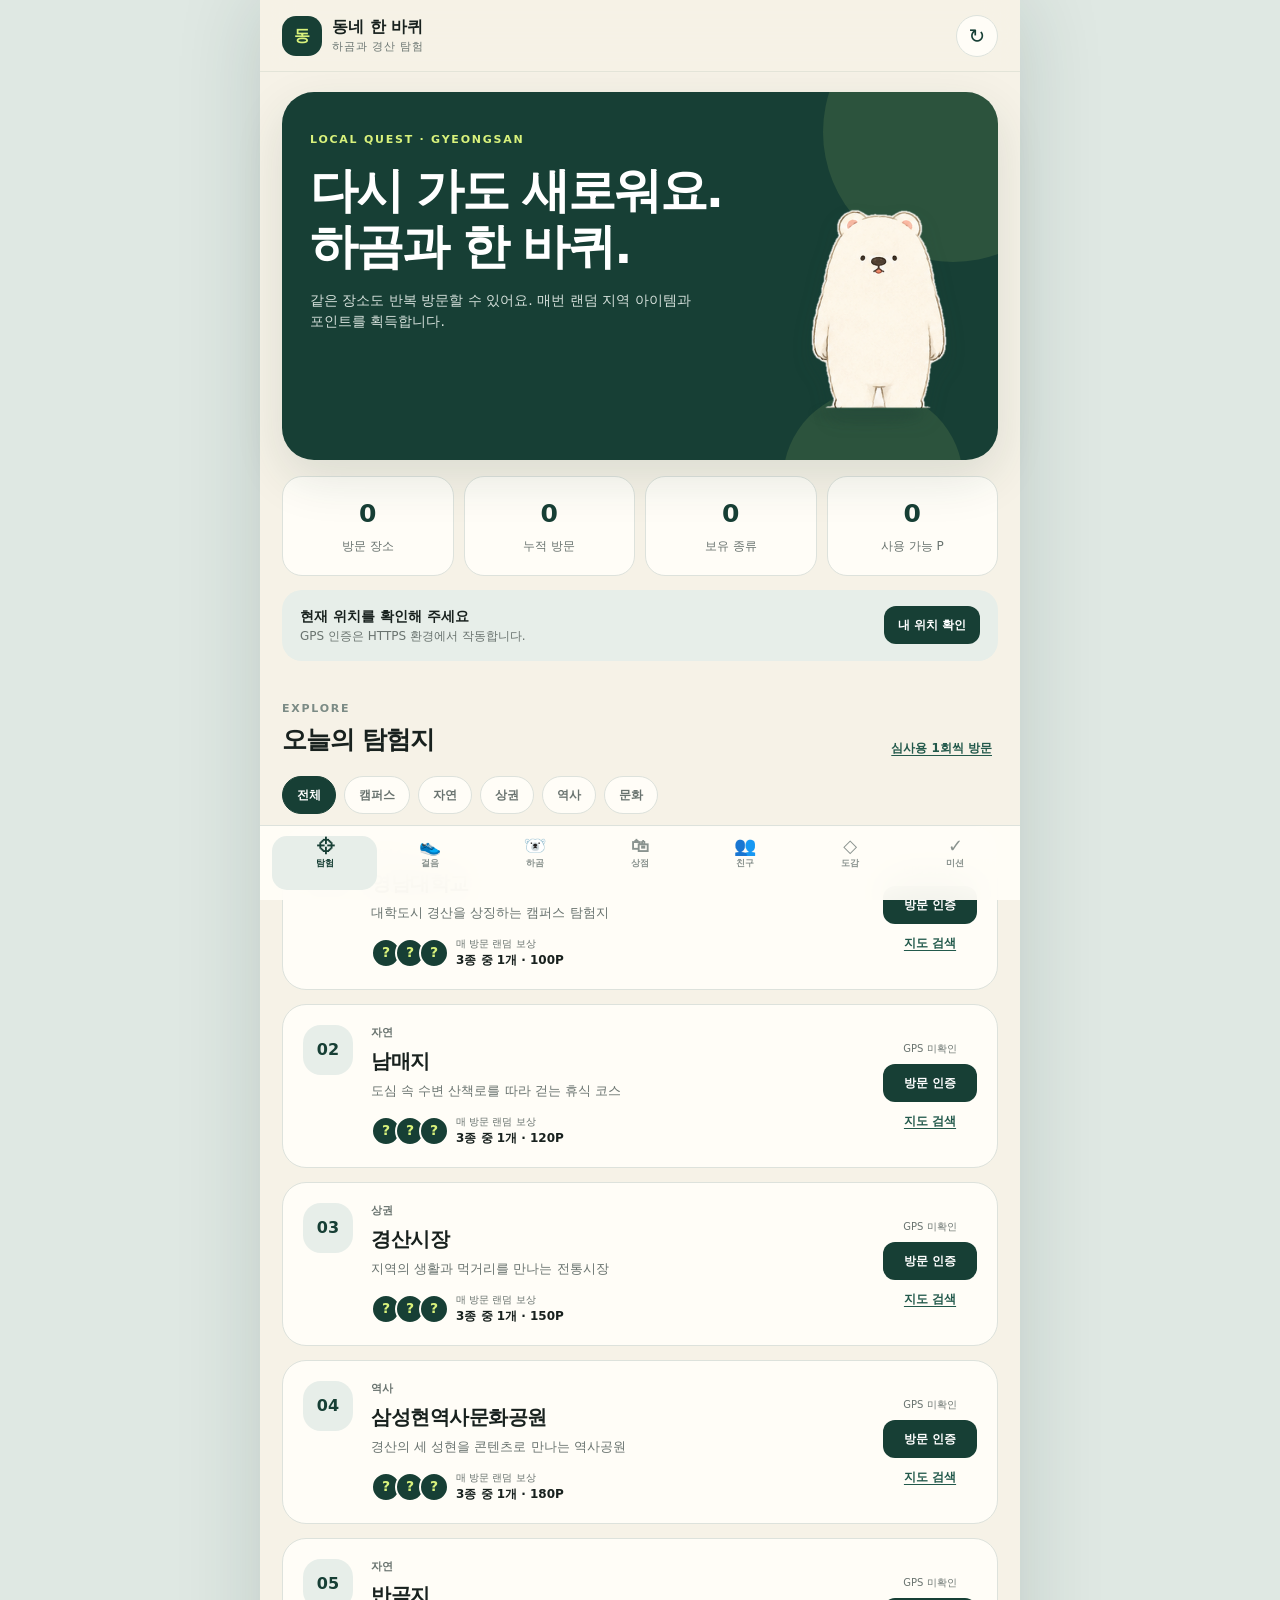
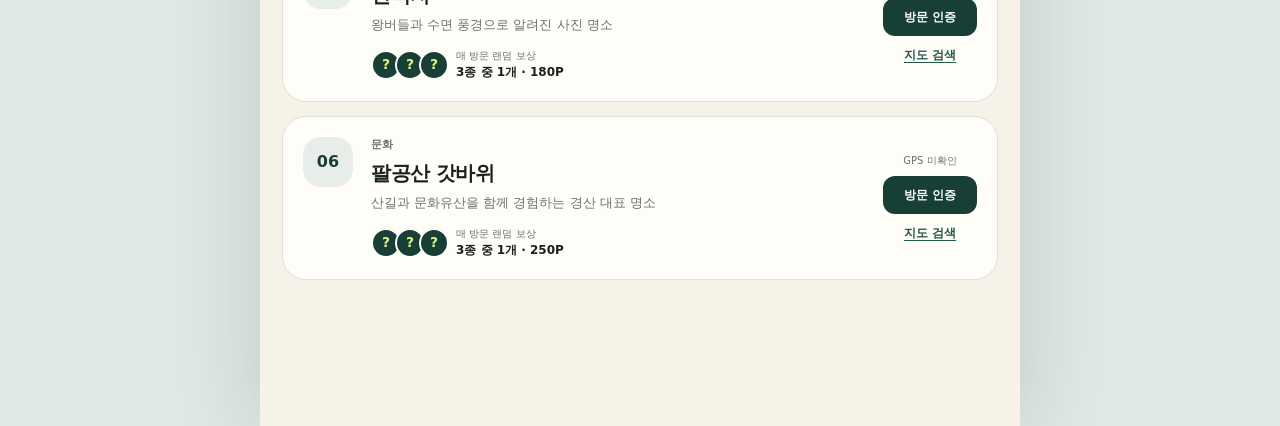
==== index.html @ 64bbf9f0 "Add files via upload" ====
<!doctype html>
<html lang="ko">
<head>
  <meta charset="UTF-8" />
  <meta name="viewport" content="width=device-width, initial-scale=1.0, viewport-fit=cover" />
  <meta name="theme-color" content="#173f35" />
  <meta name="description" content="경산 랜드마크 탐험, 하곰 꾸미기, 만보기와 친구 걸음 순위를 제공하는 웹앱 MVP" />
  <link rel="icon" href="./assets/favicon.svg" type="image/svg+xml" />
  <link rel="manifest" href="./manifest.webmanifest" />
  <link rel="stylesheet" href="./styles.css" />
  <title>동네 한 바퀴 · 하곰 탐험</title>
</head>
<body>
  <div class="app-shell">
    <header class="topbar">
      <a class="brand" href="#explore" aria-label="동네 한 바퀴 홈">
        <span class="brand-mark" aria-hidden="true">동</span>
        <span><strong>동네 한 바퀴</strong><small>하곰과 경산 탐험</small></span>
      </a>
      <button class="icon-button" id="resetButton" type="button" aria-label="진행 상황 초기화" title="진행 상황 초기화">↻</button>
    </header>

    <main>
      <section class="hero" aria-labelledby="heroTitle">
        <div class="hero-copy">
          <span class="eyebrow">LOCAL QUEST · GYEONGSAN</span>
          <h1 id="heroTitle">다시 가도 새로워요.<br />하곰과 한 바퀴.</h1>
          <p>같은 장소도 반복 방문할 수 있어요. 매번 랜덤 지역 아이템과 포인트를 획득합니다.</p>
        </div>
        <div class="hero-character" id="heroCharacter" aria-label="현재 하곰 캐릭터 미리보기"></div>
      </section>

      <section class="stats" aria-label="탐험 현황">
        <article><strong id="uniqueVisitedCount">0</strong><span>방문 장소</span></article>
        <article><strong id="totalVisitCount">0</strong><span>누적 방문</span></article>
        <article><strong id="itemCount">0</strong><span>보유 종류</span></article>
        <article><strong id="pointCount">0</strong><span>사용 가능 P</span></article>
      </section>

      <section class="location-panel" aria-live="polite">
        <div>
          <strong id="locationTitle">현재 위치를 확인해 주세요</strong>
          <span id="locationText">GPS 인증은 HTTPS 환경에서 작동합니다.</span>
        </div>
        <button class="primary-button compact" id="locateButton" type="button">내 위치 확인</button>
      </section>

      <section class="view active" id="exploreView" data-view="explore">
        <div class="section-heading">
          <div><span class="eyebrow">EXPLORE</span><h2>오늘의 탐험지</h2></div>
          <button class="text-button" id="demoAllButton" type="button">심사용 1회씩 방문</button>
        </div>
        <div class="filter-row" id="categoryFilters" aria-label="장소 카테고리 필터"></div>
        <div class="landmark-list" id="landmarkList"></div>
      </section>

      <section class="view" id="characterView" data-view="character">
        <div class="section-heading"><div><span class="eyebrow">MY HAGOM</span><h2>하곰 꾸미기</h2></div></div>
        <article class="character-studio">
          <div class="character-stage" id="characterStage"></div>
          <div class="studio-copy">
            <span class="status-chip">나의 경산 탐험가</span>
            <h3>반가워, 하곰!</h3>
            <p>방문 보상, 상점, 히든 뽑기에서 얻은 아이템을 착용할 수 있습니다.</p>
            <button class="secondary-button" id="shareButton" type="button">탐험 기록 공유</button>
          </div>
        </article>
        <div class="section-heading small"><div><h2>보유 아이템</h2></div><span id="ownedSummary">0종 보유</span></div>
        <div class="inventory-grid" id="inventoryGrid"></div>
      </section>


      <section class="view" id="stepsView" data-view="steps">
        <div class="section-heading">
          <div><span class="eyebrow">DAILY STEPS</span><h2>하곰 만보기</h2></div>
          <span id="stepDateLabel">오늘</span>
        </div>

        <article class="step-hero-card">
          <div class="step-hero-copy">
            <span class="step-kicker">오늘 걸음 수</span>
            <strong class="step-main-number"><span id="todayStepCount">0</span><small>걸음</small></strong>
            <div class="step-metrics">
              <span><b id="stepDistance">0.0</b> km</span>
              <span><b id="stepCalories">0</b> kcal</span>
              <span><b id="stepRewardPoints">0</b> P 적립</span>
            </div>
            <div class="step-goal-row"><span>오늘 목표</span><strong><span id="stepGoalText">0</span> / 10,000</strong></div>
            <div class="step-progress-track" aria-hidden="true"><span id="stepProgressBar"></span></div>
            <p class="step-status" id="stepStatus">시작 버튼을 누르고 휴대전화를 들고 걸어 주세요.</p>
            <div class="step-actions">
              <button class="primary-button" id="pedometerToggleButton" type="button">만보기 시작</button>
              <button class="secondary-button" id="shareStepsButton" type="button">친구에게 공유</button>
              <button class="text-button" id="demoStepsButton" type="button">발표용 +1,000걸음</button>
            </div>
          </div>
          <div class="step-hagom" id="stepHagom" aria-label="오늘 걸음 수와 함께 표시되는 하곰"></div>
        </article>

        <article class="ranking-card">
          <div class="ranking-heading">
            <div><span class="eyebrow">FRIEND RANKING</span><h3>오늘의 걸음 순위</h3></div>
            <span id="rankingMemberCount">나 포함 1명</span>
          </div>
          <div class="step-podium" id="stepPodium"></div>
          <div class="ranking-list" id="stepRankingList"></div>
          <p class="ranking-note">친구가 새 공유 코드를 보내면 친구 목록에서 다시 추가해 걸음 수와 꾸미기 상태를 갱신할 수 있습니다.</p>
        </article>
      </section>

      <section class="view" id="shopView" data-view="shop">
        <article class="shop-hero">
          <div><span class="eyebrow">POINT SHOP</span><h2>하곰 아이템 상점</h2><p>탐험과 미션으로 모은 포인트를 사용합니다.</p></div>
          <div class="balance-box"><small>현재 잔액</small><strong><span id="shopPointCount">0</span>P</strong></div>
        </article>
        <div class="shop-grid" id="shopGrid"></div>

        <article class="gacha-card">
          <div class="mystery-orb" aria-hidden="true"><span>?</span></div>
          <div class="gacha-copy">
            <span class="eyebrow">HIDDEN DRAW</span>
            <h3>히든 아이템 뽑기</h3>
            <p>아이템의 이름과 모습은 획득 전까지 공개되지 않습니다. 한 번 뽑을 때마다 포인트가 차감됩니다.</p>
          </div>
          <button class="primary-button" id="hiddenDrawButton" type="button"><span id="hiddenDrawCost">250</span>P로 뽑기</button>
          <p class="gacha-note" id="hiddenDrawMessage" aria-live="polite">결과는 무작위입니다. 이미 얻은 아이템이 다시 나올 수 있습니다.</p>
        </article>
      </section>

      <section class="view" id="friendsView" data-view="friends">
        <div class="section-heading"><div><span class="eyebrow">FRIENDS</span><h2>친구의 하곰과 걸음</h2></div><span id="friendCount">0명</span></div>

        <article class="friend-code-card">
          <div>
            <span class="eyebrow">MY FRIEND CODE</span>
            <h3>내 하곰 공유 코드</h3>
            <p>친구에게 이 코드를 보내면 현재 착용 상태와 오늘 걸음 수를 친구 목록과 순위에 추가할 수 있습니다.</p>
          </div>
          <label>내 하곰 이름
            <div class="inline-field"><input id="profileNameInput" type="text" maxlength="18" value="하곰" /><button id="saveProfileNameButton" type="button">저장</button></div>
          </label>
          <div class="share-code-row"><code id="myFriendCode">코드 생성 중</code><button class="secondary-button compact" id="copyFriendCodeButton" type="button">복사</button></div>
        </article>

        <article class="friend-add-card">
          <div><h3>친구 추가</h3><p>친구에게 받은 공유 코드를 붙여 넣으세요.</p></div>
          <div class="inline-field"><input id="friendCodeInput" type="text" autocomplete="off" spellcheck="false" placeholder="친구 공유 코드" /><button id="addFriendButton" type="button">추가</button></div>
          <p class="form-message" id="friendMessage" aria-live="polite"></p>
          <button class="text-button" id="addDemoFriendsButton" type="button">발표용 친구 3명 추가</button>
        </article>

        <div class="friend-list" id="friendList"></div>
      </section>

      <section class="view" id="collectionView" data-view="collection">
        <div class="section-heading"><div><span class="eyebrow">COLLECTION</span><h2>아이템 수집 도감</h2></div><span id="collectionProgress">0%</span></div>
        <div class="progress-track" aria-hidden="true"><span id="collectionProgressBar"></span></div>
        <div class="collection-grid" id="collectionGrid"></div>
      </section>

      <section class="view" id="missionView" data-view="mission">
        <div class="section-heading"><div><span class="eyebrow">LOCAL MISSION</span><h2>지역 미션</h2></div></div>
        <div class="mission-list" id="missionList"></div>
        <article class="coupon-card" id="couponCard">
          <div><span class="eyebrow">PARTNER COUPON</span><h3>경산 로컬 카페 10% 할인</h3><p>서로 다른 랜드마크 3곳 방문 시 쿠폰이 열립니다.</p></div>
          <strong id="couponCode">LOCKED</strong>
        </article>
      </section>
    </main>

    <nav class="bottom-nav" aria-label="주요 메뉴">
      <button class="nav-item active" type="button" data-target="explore"><span>⌖</span>탐험</button>
      <button class="nav-item" type="button" data-target="steps"><span>👟</span>걸음</button>
      <button class="nav-item" type="button" data-target="character"><span>🐻‍❄️</span>하곰</button>
      <button class="nav-item" type="button" data-target="shop"><span>🛍</span>상점</button>
      <button class="nav-item" type="button" data-target="friends"><span>👥</span>친구</button>
      <button class="nav-item" type="button" data-target="collection"><span>◇</span>도감</button>
      <button class="nav-item" type="button" data-target="mission"><span>✓</span>미션</button>
    </nav>
  </div>

  <dialog id="verifyDialog" class="modal">
    <form method="dialog" class="modal-card" id="verifyForm">
      <button class="modal-close" value="cancel" aria-label="닫기">×</button>
      <span class="eyebrow">VISIT CHECK</span>
      <h2 id="verifyTitle">방문 인증</h2>
      <p id="verifyDescription"></p>
      <div class="reward-preview hidden-preview"><span>?</span><div><small>이번 방문 보상</small><strong>장소 아이템 중 랜덤 1개</strong></div></div>
      <div class="verify-actions">
        <button class="primary-button" id="gpsVerifyButton" type="button">GPS로 인증</button>
        <button class="secondary-button" id="demoVerifyButton" type="button">데모 방문 처리</button>
      </div>
      <label class="code-field">현장 QR 코드 값
        <div><input id="qrCodeInput" type="text" autocomplete="off" placeholder="예: YU2026" /><button id="codeVerifyButton" type="button">확인</button></div>
      </label>
      <p class="form-message" id="verifyMessage"></p>
    </form>
  </dialog>

  <dialog id="resultDialog" class="modal reward-modal">
    <form method="dialog" class="modal-card reward-result-card">
      <button class="modal-close" value="close" aria-label="닫기">×</button>
      <span class="eyebrow" id="resultEyebrow">REWARD</span>
      <div class="result-art" id="resultArt">🎁</div>
      <h2 id="resultTitle">아이템 획득!</h2>
      <p id="resultDescription"></p>
      <button class="primary-button" value="close">확인</button>
    </form>
  </dialog>

  <dialog id="friendDialog" class="modal">
    <form method="dialog" class="modal-card friend-detail-card">
      <button class="modal-close" value="close" aria-label="닫기">×</button>
      <span class="eyebrow">FRIEND'S HAGOM</span>
      <h2 id="friendDialogTitle">친구의 하곰과 걸음</h2>
      <div class="friend-character-large" id="friendDialogCharacter"></div>
      <p class="friend-step-summary" id="friendDialogSteps">오늘 0걸음</p>
      <div class="friend-equipped-list" id="friendDialogItems"></div>
      <button class="secondary-button" id="removeFriendButton" type="button">친구 목록에서 삭제</button>
    </form>
  </dialog>

  <div class="toast" id="toast" role="status" aria-live="polite"></div>
  <script type="module" src="./app.js"></script>
</body>
</html>
---- styles.css ----
:root {
  --forest: #173f35;
  --forest-2: #22594b;
  --lime: #d9f27c;
  --cream: #f6f2e7;
  --paper: #fffdf7;
  --ink: #18211e;
  --muted: #69736f;
  --line: #dde2dc;
  --orange: #ff9d5c;
  --shadow: 0 18px 50px rgba(26, 55, 46, .12);
  --radius: 24px;
}

* { box-sizing: border-box; }
html { scroll-behavior: smooth; }
body {
  margin: 0;
  background: #dfe8e3;
  color: var(--ink);
  font-family: Pretendard, "Noto Sans KR", system-ui, -apple-system, BlinkMacSystemFont, "Segoe UI", sans-serif;
  line-height: 1.5;
}
button, input { font: inherit; }
button { cursor: pointer; }
button:focus-visible, input:focus-visible, a:focus-visible { outline: 3px solid #5e9e8b; outline-offset: 3px; }

.app-shell {
  width: min(100%, 760px);
  min-height: 100vh;
  margin: 0 auto;
  background: var(--cream);
  box-shadow: 0 0 80px rgba(20, 52, 43, .16);
  padding-bottom: 102px;
}
.topbar {
  position: sticky;
  top: 0;
  z-index: 20;
  display: flex;
  justify-content: space-between;
  align-items: center;
  min-height: 72px;
  padding: 12px 22px;
  background: color-mix(in srgb, var(--cream) 92%, transparent);
  backdrop-filter: blur(16px);
  border-bottom: 1px solid rgba(23, 63, 53, .08);
}
.brand { display: flex; align-items: center; gap: 10px; color: inherit; text-decoration: none; }
.brand-mark { display: grid; place-items: center; width: 40px; height: 40px; border-radius: 14px; background: var(--forest); color: var(--lime); font-weight: 900; }
.brand strong, .brand small { display: block; }
.brand small { color: var(--muted); font-size: 11px; letter-spacing: .08em; }
.icon-button { width: 42px; height: 42px; border: 1px solid var(--line); border-radius: 50%; background: var(--paper); color: var(--forest); font-size: 20px; }
main { padding: 0 22px 44px; }

.hero {
  position: relative;
  overflow: hidden;
  display: grid;
  grid-template-columns: 1.35fr .65fr;
  gap: 10px;
  min-height: 310px;
  margin: 20px 0 16px;
  padding: 34px 28px;
  border-radius: 32px;
  background: var(--forest);
  color: white;
  box-shadow: var(--shadow);
}
.hero::before, .hero::after { content: ""; position: absolute; border-radius: 50%; background: rgba(217, 242, 124, .11); }
.hero::before { width: 260px; height: 260px; right: -85px; top: -90px; }
.hero::after { width: 180px; height: 180px; right: 35px; bottom: -110px; }
.hero > div { position: relative; z-index: 1; }
.eyebrow { display: inline-block; color: #7b8b85; font-size: 11px; font-weight: 800; letter-spacing: .16em; text-transform: uppercase; }
.hero .eyebrow { color: var(--lime); }
.hero h1 { margin: 13px 0 16px; font-size: clamp(32px, 7vw, 48px); line-height: 1.16; letter-spacing: -.045em; }
.hero p { max-width: 390px; margin: 0; color: #d4dfda; font-size: 14px; }
.hero-character { display: grid; place-items: end center; min-width: 150px; }

.stats { display: grid; grid-template-columns: repeat(3, 1fr); gap: 10px; margin-bottom: 14px; }
.stats article { padding: 18px 10px; border: 1px solid var(--line); border-radius: 20px; background: var(--paper); text-align: center; }
.stats strong { display: block; color: var(--forest); font-size: 25px; }
.stats span { color: var(--muted); font-size: 12px; }
.location-panel { display: flex; align-items: center; justify-content: space-between; gap: 16px; margin-bottom: 34px; padding: 16px 18px; border-radius: 20px; background: #e7eee9; }
.location-panel strong, .location-panel span { display: block; }
.location-panel strong { font-size: 14px; }
.location-panel span { color: var(--muted); font-size: 12px; }

.view { display: none; animation: fade .25s ease; }
.view.active { display: block; }
@keyframes fade { from { opacity: 0; transform: translateY(5px); } to { opacity: 1; transform: none; } }
.section-heading { display: flex; align-items: end; justify-content: space-between; gap: 12px; margin: 26px 0 16px; }
.section-heading.small { margin-top: 34px; }
.section-heading h2 { margin: 2px 0 0; font-size: 25px; letter-spacing: -.035em; }
.section-heading > span { color: var(--forest); font-weight: 800; }
.text-button { border: 0; background: transparent; color: var(--forest-2); font-weight: 800; font-size: 12px; text-decoration: underline; text-underline-offset: 3px; }
.filter-row { display: flex; gap: 8px; overflow-x: auto; padding: 2px 0 12px; scrollbar-width: none; }
.filter-row::-webkit-scrollbar { display: none; }
.filter-chip { flex: 0 0 auto; padding: 9px 14px; border: 1px solid var(--line); border-radius: 99px; background: var(--paper); color: var(--muted); font-size: 12px; font-weight: 700; }
.filter-chip.active { border-color: var(--forest); background: var(--forest); color: white; }

.landmark-list, .mission-list { display: grid; gap: 14px; }
.landmark-card { display: grid; grid-template-columns: 52px 1fr auto; gap: 16px; padding: 20px; border: 1px solid var(--line); border-radius: var(--radius); background: var(--paper); transition: transform .2s, border-color .2s; }
.landmark-card:hover { transform: translateY(-2px); border-color: #b8c9c0; }
.landmark-card.visited { background: #f2f7ec; border-color: #bad083; }
.landmark-number { display: grid; place-items: center; align-self: start; width: 50px; height: 50px; border-radius: 18px; background: #e7eee9; color: var(--forest); font-weight: 900; }
.landmark-meta { display: flex; align-items: center; gap: 8px; margin-bottom: 4px; }
.landmark-meta span { color: var(--muted); font-size: 11px; font-weight: 700; }
.landmark-meta strong { padding: 3px 7px; border-radius: 99px; background: var(--lime); color: var(--forest); font-size: 10px; }
.landmark-card h3 { margin: 0; font-size: 20px; letter-spacing: -.025em; }
.landmark-card p { margin: 5px 0 14px; color: var(--muted); font-size: 13px; }
.reward-line { display: flex; align-items: center; gap: 9px; }
.reward-icon { display: grid; place-items: center; width: 36px; height: 36px; border-radius: 12px; background: #fff1e8; font-size: 20px; }
.reward-line small, .reward-line strong { display: block; }
.reward-line small { color: var(--muted); font-size: 10px; }
.reward-line strong { font-size: 12px; }
.landmark-actions { display: flex; flex-direction: column; align-items: stretch; justify-content: center; gap: 8px; min-width: 94px; }
.distance-label { color: var(--muted); font-size: 10px; text-align: center; }
.map-button { padding: 2px; }

.primary-button, .secondary-button { min-height: 46px; padding: 0 18px; border-radius: 15px; font-weight: 800; border: 1px solid transparent; }
.primary-button { background: var(--forest); color: white; }
.primary-button:hover { background: var(--forest-2); }
.secondary-button { border-color: var(--line); background: var(--paper); color: var(--forest); }
.primary-button.compact, .secondary-button.compact { min-height: 38px; padding: 0 13px; border-radius: 12px; font-size: 12px; }
button:disabled { cursor: not-allowed; opacity: .55; }

.character-studio { display: grid; grid-template-columns: .9fr 1.1fr; gap: 25px; align-items: center; padding: 28px; border-radius: 30px; background: var(--forest); color: white; box-shadow: var(--shadow); }
.character-stage { display: grid; place-items: center; min-height: 320px; border-radius: 24px; background: radial-gradient(circle at 50% 35%, #f3ffd1, #c8df9f 55%, #9dbf89); }
.studio-copy h3 { margin: 14px 0 8px; font-size: 28px; }
.studio-copy p { color: #d0ddd8; }
.studio-copy .secondary-button { margin-top: 10px; }
.status-chip { padding: 6px 10px; border-radius: 99px; background: var(--lime); color: var(--forest); font-size: 11px; font-weight: 900; }
.inventory-grid, .collection-grid { display: grid; grid-template-columns: repeat(3, 1fr); gap: 12px; }
.inventory-item { min-height: 145px; padding: 16px 8px; border: 1px solid var(--line); border-radius: 20px; background: var(--paper); color: inherit; }
.inventory-item > span { display: block; font-size: 38px; }
.inventory-item strong, .inventory-item small { display: block; }
.inventory-item strong { margin-top: 7px; }
.inventory-item small { margin-top: 4px; color: var(--muted); font-size: 10px; }
.inventory-item.equipped { border: 2px solid var(--forest); background: #edf3e5; }
.empty-state { grid-column: 1 / -1; padding: 44px; border: 1px dashed #b7c2bc; border-radius: 20px; color: var(--muted); text-align: center; }

.progress-track, .mini-progress { overflow: hidden; height: 8px; border-radius: 99px; background: #dfe5df; }
.progress-track { margin-bottom: 22px; }
.progress-track span, .mini-progress span { display: block; height: 100%; border-radius: inherit; background: var(--forest); transition: width .4s ease; }
.collection-item { display: flex; flex-direction: column; justify-content: space-between; min-height: 190px; padding: 18px; border: 1px solid var(--line); border-radius: 22px; background: var(--paper); }
.collection-art { display: grid; place-items: center; min-height: 100px; border-radius: 17px; background: #eef2ec; font-size: 52px; }
.collection-item.locked { filter: grayscale(1); opacity: .55; }
.collection-item small, .collection-item strong { display: block; }
.collection-item small { margin-top: 12px; color: var(--muted); }

.mission-card { display: grid; grid-template-columns: 48px 1fr auto; gap: 14px; align-items: center; padding: 18px; border: 1px solid var(--line); border-radius: 22px; background: var(--paper); }
.mission-card.complete { border-color: #a9c96a; }
.mission-check { display: grid; place-items: center; width: 44px; height: 44px; border-radius: 50%; background: #e8ede9; color: var(--forest); font-weight: 900; }
.mission-card.complete .mission-check { background: var(--lime); }
.mission-copy h3, .mission-copy p { margin: 0; }
.mission-copy p, .mission-copy small { color: var(--muted); font-size: 12px; }
.mini-progress { height: 5px; margin: 9px 0 5px; }
.coupon-card { position: relative; overflow: hidden; display: flex; justify-content: space-between; align-items: center; gap: 20px; margin-top: 18px; padding: 26px; border-radius: 24px; background: #d9ddd9; color: #7a817e; }
.coupon-card.unlocked { background: var(--orange); color: #44210b; }
.coupon-card h3 { margin: 3px 0; }
.coupon-card p { margin: 0; font-size: 12px; }
.coupon-card > strong { padding: 12px; border: 2px dashed currentColor; border-radius: 12px; letter-spacing: .08em; }

.character { position: relative; width: 180px; height: 245px; }
.character.small { transform: scale(.72); transform-origin: bottom center; }
.character.large { transform: scale(1.05); }
.character-shadow { position: absolute; left: 25px; bottom: 3px; width: 130px; height: 22px; border-radius: 50%; background: rgba(30, 61, 52, .22); filter: blur(2px); }
.character-body { position: absolute; left: 30px; top: 24px; width: 120px; height: 130px; border-radius: 55% 55% 47% 47%; background: #ffd7ad; border: 4px solid var(--ink); z-index: 2; }
.eye { position: absolute; top: 55px; width: 9px; height: 13px; border-radius: 50%; background: var(--ink); }
.eye.left { left: 33px; } .eye.right { right: 33px; }
.mouth { position: absolute; left: 51px; top: 83px; width: 18px; height: 9px; border-bottom: 3px solid var(--ink); border-radius: 0 0 50% 50%; }
.character-shirt { position: absolute; left: 18px; bottom: 22px; display: grid; place-items: center; width: 144px; height: 105px; border-radius: 45px 45px 28px 28px; background: var(--lime); border: 4px solid var(--ink); z-index: 1; font-weight: 900; color: var(--forest); }
.equipped-item { position: absolute; z-index: 5; font-size: 48px; filter: drop-shadow(0 3px 0 rgba(255,255,255,.5)); }
.slot-hat { left: 63px; top: -12px; }
.slot-hand { right: -12px; bottom: 40px; transform: rotate(-10deg); }
.slot-neck { right: 12px; top: 110px; font-size: 38px; }
.slot-chest { left: 65px; bottom: 52px; font-size: 34px; }

.bottom-nav { position: fixed; left: 50%; bottom: 0; z-index: 30; display: grid; grid-template-columns: repeat(4, 1fr); width: min(100%, 760px); transform: translateX(-50%); padding: 10px 12px max(10px, env(safe-area-inset-bottom)); border-top: 1px solid var(--line); background: rgba(255,253,247,.94); backdrop-filter: blur(18px); }
.nav-item { display: flex; flex-direction: column; align-items: center; gap: 2px; min-height: 54px; border: 0; border-radius: 15px; background: transparent; color: #8a938f; font-size: 10px; font-weight: 800; }
.nav-item span { font-size: 22px; line-height: 1; }
.nav-item.active { background: #e7eee9; color: var(--forest); }

.modal { width: min(calc(100% - 32px), 480px); padding: 0; border: 0; border-radius: 28px; background: transparent; }
.modal::backdrop { background: rgba(13, 32, 27, .66); backdrop-filter: blur(6px); }
.modal-card { position: relative; padding: 30px; border-radius: 28px; background: var(--paper); }
.modal-card h2 { margin: 7px 0; font-size: 25px; }
.modal-card > p { color: var(--muted); }
.modal-close { position: absolute; right: 18px; top: 16px; width: 38px; height: 38px; border: 0; border-radius: 50%; background: #edf0ed; font-size: 22px; }
.verify-actions { display: grid; gap: 9px; margin: 22px 0; }
.code-field { display: block; color: var(--muted); font-size: 12px; font-weight: 700; }
.code-field > div { display: flex; margin-top: 7px; }
.code-field input { min-width: 0; flex: 1; height: 46px; padding: 0 13px; border: 1px solid var(--line); border-radius: 13px 0 0 13px; text-transform: uppercase; }
.code-field button { border: 0; border-radius: 0 13px 13px 0; background: var(--forest); color: white; padding: 0 16px; font-weight: 800; }
.form-message { min-height: 20px; margin-bottom: 0; color: #b14d2b !important; font-size: 12px; }
.toast { position: fixed; left: 50%; bottom: 100px; z-index: 50; max-width: calc(100% - 36px); transform: translate(-50%, 20px); padding: 13px 18px; border-radius: 99px; background: var(--ink); color: white; font-size: 13px; font-weight: 700; opacity: 0; pointer-events: none; transition: .25s; box-shadow: var(--shadow); }
.toast.show { opacity: 1; transform: translate(-50%, 0); }

@media (max-width: 620px) {
  main { padding-inline: 15px; }
  .topbar { padding-inline: 16px; }
  .hero { min-height: 350px; grid-template-columns: 1fr; padding: 28px 23px; }
  .hero-character { position: absolute !important; right: -8px; bottom: -3px; width: 165px; }
  .hero p { max-width: 62%; }
  .location-panel { align-items: flex-start; flex-direction: column; }
  .location-panel button { width: 100%; }
  .landmark-card { grid-template-columns: 46px 1fr; }
  .landmark-number { width: 44px; height: 44px; }
  .landmark-actions { grid-column: 1 / -1; display: grid; grid-template-columns: 1fr 1fr; }
  .distance-label { grid-column: 1 / -1; }
  .character-studio { grid-template-columns: 1fr; }
  .character-stage { min-height: 300px; }
  .inventory-grid, .collection-grid { grid-template-columns: repeat(2, 1fr); }
  .mission-card { grid-template-columns: 42px 1fr; }
  .mission-card button { grid-column: 1 / -1; }
  .coupon-card { align-items: flex-start; flex-direction: column; }
}

@media (prefers-reduced-motion: reduce) {
  *, *::before, *::after { scroll-behavior: auto !important; animation-duration: .01ms !important; transition-duration: .01ms !important; }
}

/* White bear character and point shop */
.shop-hero {
  display: flex;
  align-items: center;
  justify-content: space-between;
  gap: 20px;
  margin-top: 26px;
  padding: 26px;
  border-radius: 28px;
  background: var(--forest);
  color: white;
  box-shadow: var(--shadow);
}
.shop-hero h2 { margin: 4px 0 7px; font-size: 27px; }
.shop-hero p { margin: 0; color: #d0ddd8; font-size: 13px; }
.shop-hero .eyebrow { color: var(--lime); }
.balance-box { flex: 0 0 auto; min-width: 130px; padding: 17px; border-radius: 20px; background: rgba(255,255,255,.1); text-align: right; }
.balance-box small, .balance-box strong { display: block; }
.balance-box small { color: #d0ddd8; font-size: 11px; }
.balance-box strong { color: var(--lime); font-size: 24px; }
.shop-grid { display: grid; grid-template-columns: repeat(2, 1fr); gap: 14px; margin-top: 18px; }
.shop-item { display: grid; grid-template-columns: 76px 1fr; gap: 14px; padding: 18px; border: 1px solid var(--line); border-radius: 23px; background: var(--paper); }
.shop-item.purchased { background: #f2f7ec; border-color: #bad083; }
.shop-item-art { display: grid; place-items: center; width: 76px; height: 76px; border-radius: 20px; background: #edf2ec; font-size: 42px; }
.shop-item-copy span { color: var(--forest-2); font-size: 10px; font-weight: 900; }
.shop-item-copy h3 { margin: 2px 0 4px; font-size: 17px; }
.shop-item-copy p { margin: 0; color: var(--muted); font-size: 11px; }
.shop-item-footer { grid-column: 1 / -1; display: flex; align-items: center; justify-content: space-between; gap: 10px; padding-top: 4px; }
.shop-item-footer > strong { color: var(--forest); font-size: 18px; }
.form-message.success { color: var(--forest-2) !important; }

.character { position: relative; width: 180px; height: 245px; }
.character.small { transform: scale(.72); transform-origin: bottom center; }
.character.large { transform: scale(1.05); }
.character-shadow { position: absolute; left: 23px; bottom: 2px; width: 134px; height: 23px; border-radius: 50%; background: rgba(30, 61, 52, .22); filter: blur(2px); }
.bear-head { position: absolute; left: 29px; top: 30px; z-index: 4; width: 122px; height: 118px; border: 4px solid var(--ink); border-radius: 49% 49% 46% 46%; background: #fffef9; box-shadow: inset -9px -9px 0 #eceeea; }
.bear-ear { position: absolute; top: 17px; z-index: 3; width: 46px; height: 48px; border: 4px solid var(--ink); border-radius: 50%; background: #fffef9; }
.bear-ear.left { left: 24px; transform: rotate(-13deg); }
.bear-ear.right { right: 24px; transform: rotate(13deg); }
.bear-ear i { position: absolute; inset: 10px; border-radius: 50%; background: #e7c3b8; }
.bear-body { position: absolute; left: 25px; bottom: 24px; z-index: 2; width: 130px; height: 112px; border: 4px solid var(--ink); border-radius: 48% 48% 34% 34%; background: #fffef9; box-shadow: inset -10px -9px 0 #eceeea; }
.bear-belly { position: absolute; left: 28px; bottom: 19px; display: grid; place-items: center; width: 67px; height: 58px; border-radius: 50%; background: var(--lime); color: var(--forest); font-size: 13px; font-weight: 900; }
.bear-arm { position: absolute; top: 139px; z-index: 3; width: 43px; height: 78px; border: 4px solid var(--ink); border-radius: 50%; background: #fffef9; }
.bear-arm.left { left: 10px; transform: rotate(18deg); }
.bear-arm.right { right: 10px; transform: rotate(-18deg); }
.bear-leg { position: absolute; bottom: 9px; z-index: 1; width: 51px; height: 57px; border: 4px solid var(--ink); border-radius: 48%; background: #fffef9; }
.bear-leg.left { left: 34px; transform: rotate(5deg); }
.bear-leg.right { right: 34px; transform: rotate(-5deg); }
.bear-head .eye { position: absolute; top: 42px; width: 9px; height: 13px; border-radius: 50%; background: var(--ink); }
.bear-head .eye.left { left: 31px; }
.bear-head .eye.right { right: 31px; }
.bear-muzzle { position: absolute; left: 36px; top: 59px; width: 48px; height: 39px; border-radius: 50%; background: #f1e8df; }
.bear-nose { position: absolute; left: 17px; top: 6px; width: 15px; height: 11px; border-radius: 50% 50% 45% 45%; background: var(--ink); }
.bear-mouth { position: absolute; left: 23px; top: 16px; width: 2px; height: 13px; background: var(--ink); }
.bear-mouth::after { content: ""; position: absolute; left: -7px; bottom: -2px; width: 16px; height: 8px; border-bottom: 2px solid var(--ink); border-radius: 0 0 50% 50%; }
.equipped-item { position: absolute; z-index: 7; font-size: 48px; filter: drop-shadow(0 3px 0 rgba(255,255,255,.7)); }
.slot-hat { left: 62px; top: -13px; }
.slot-hand { right: -14px; bottom: 38px; transform: rotate(-10deg); }
.slot-neck { right: 10px; top: 104px; font-size: 39px; }
.slot-chest { left: 67px; bottom: 54px; font-size: 34px; }
.bottom-nav { grid-template-columns: repeat(5, 1fr); }
.nav-item { padding-inline: 2px; }
.nav-item span { font-size: 20px; }

@media (max-width: 620px) {
  .shop-hero { align-items: flex-start; flex-direction: column; }
  .balance-box { width: 100%; text-align: left; }
  .shop-grid { grid-template-columns: 1fr; }
  .shop-item { grid-template-columns: 68px 1fr; }
  .shop-item-art { width: 68px; height: 68px; }
  .bottom-nav { padding-inline: 6px; }
  .nav-item { font-size: 9px; }
}

/* Hagom v3: image character, repeat rewards, gacha, friends */
.stats { grid-template-columns: repeat(4, 1fr); }
.hero-copy { position: relative; z-index: 2; }
.hero-character { min-height: 260px; }
.bottom-nav { grid-template-columns: repeat(6, 1fr); }
.nav-item { min-width: 0; font-size: 9px; }
.nav-item span { font-size: 18px; }

.character {
  position: relative;
  width: 240px;
  height: 300px;
  display: grid;
  place-items: end center;
}
.character.small { transform: scale(.78); transform-origin: bottom center; }
.character.large { width: 285px; height: 360px; transform: none; }
.character.friend-size { width: 190px; height: 230px; transform: scale(.82); transform-origin: bottom center; }
.character .hagom-base {
  position: absolute;
  inset: 0;
  z-index: 2;
  width: 100%;
  height: 100%;
  object-fit: contain;
  object-position: center bottom;
  background: transparent;
  filter: drop-shadow(0 14px 12px rgba(23,63,53,.16));
}
.character .character-shadow {
  position: absolute;
  left: 15%;
  right: 15%;
  bottom: 1%;
  z-index: 1;
  height: 8%;
  border-radius: 50%;
  background: rgba(30,61,52,.18);
  filter: blur(4px);
}
.character .equipped-item { position: absolute; z-index: 6; font-size: 54px; line-height: 1; filter: drop-shadow(0 4px 2px rgba(255,255,255,.85)); }
.character .slot-hat { left: 50%; top: 2%; transform: translateX(-50%); }
.character .slot-hand { right: 0; bottom: 16%; transform: rotate(-9deg); }
.character .slot-neck { left: 54%; top: 38%; transform: translateX(-50%); font-size: 44px; }
.character .slot-chest { left: 51%; bottom: 24%; transform: translateX(-50%); font-size: 39px; }
.character .slot-back { left: 9%; bottom: 20%; font-size: 49px; }
.character.large .equipped-item { font-size: 66px; }
.character.large .slot-neck { font-size: 54px; }
.character.large .slot-chest { font-size: 48px; }
.character.friend-size .equipped-item { font-size: 42px; }
.character.friend-size .slot-neck { font-size: 34px; }
.character.friend-size .slot-chest { font-size: 31px; }

.landmark-card .repeat-chip { display: inline-flex; align-items: center; gap: 5px; color: var(--forest-2); font-size: 10px; font-weight: 900; }
.reward-pool { display: flex; align-items: center; gap: 7px; margin-top: 11px; }
.reward-pool .mystery-stack { display: flex; }
.reward-pool .mystery-stack span { display: grid; place-items: center; width: 30px; height: 30px; margin-left: -6px; border: 2px solid var(--paper); border-radius: 50%; background: var(--forest); color: var(--lime); font-size: 14px; font-weight: 900; }
.reward-pool .mystery-stack span:first-child { margin-left: 0; }
.reward-pool small, .reward-pool strong { display: block; }
.reward-pool small { color: var(--muted); font-size: 10px; }
.reward-pool strong { color: var(--ink); font-size: 12px; }

.inventory-item .count-badge { position: absolute; top: 8px; right: 8px; display: grid; place-items: center; min-width: 24px; height: 24px; padding: 0 6px; border-radius: 99px; background: var(--forest); color: white; font-size: 10px; font-weight: 900; }
.inventory-item { position: relative; }

.gacha-card {
  display: grid;
  grid-template-columns: 92px 1fr auto;
  align-items: center;
  gap: 18px;
  margin-top: 20px;
  padding: 24px;
  border: 1px solid #81789a;
  border-radius: 28px;
  background: radial-gradient(circle at 10% 15%, rgba(213,205,255,.3), transparent 32%), #26243a;
  color: white;
  box-shadow: var(--shadow);
}
.mystery-orb { display: grid; place-items: center; width: 88px; height: 88px; border: 1px solid rgba(255,255,255,.35); border-radius: 50%; background: radial-gradient(circle at 35% 30%, #ffffff, #b9a9ff 12%, #6b5ea6 46%, #302b51 76%); box-shadow: 0 0 28px rgba(185,169,255,.38); }
.mystery-orb span { display: grid; place-items: center; width: 48px; height: 48px; border-radius: 50%; background: rgba(23,19,44,.62); color: white; font-size: 29px; font-weight: 900; }
.gacha-copy .eyebrow { color: #d7ceff; }
.gacha-copy h3 { margin: 4px 0 7px; font-size: 22px; }
.gacha-copy p { margin: 0; color: #d5d1e4; font-size: 12px; line-height: 1.65; }
.gacha-card > button { white-space: nowrap; background: #d9ceff; color: #27223d; }
.gacha-note { grid-column: 2 / -1; margin: -4px 0 0; color: #aaa5bd; font-size: 10px; }

.hidden-preview { display: flex; align-items: center; gap: 12px; margin: 14px 0; padding: 13px; border-radius: 16px; background: #e7eee9; }
.hidden-preview > span { display: grid; place-items: center; width: 44px; height: 44px; border-radius: 14px; background: var(--forest); color: var(--lime); font-size: 22px; font-weight: 900; }
.hidden-preview small, .hidden-preview strong { display: block; }
.hidden-preview small { color: var(--muted); font-size: 10px; }
.hidden-preview strong { margin-top: 2px; font-size: 13px; }

.reward-result-card { text-align: center; }
.result-art { display: grid; place-items: center; width: 112px; height: 112px; margin: 18px auto; border-radius: 34px; background: #edf2ec; font-size: 68px; box-shadow: inset 0 0 0 1px var(--line); }
.reward-result-card h2 { margin-bottom: 7px; }
.reward-result-card p { min-height: 42px; color: var(--muted); line-height: 1.6; }
.reward-result-card .primary-button { width: 100%; }

.friend-code-card, .friend-add-card { margin-top: 18px; padding: 23px; border: 1px solid var(--line); border-radius: 25px; background: var(--paper); }
.friend-code-card { display: grid; grid-template-columns: 1fr 260px; gap: 18px; }
.friend-code-card h3, .friend-add-card h3 { margin: 3px 0 6px; }
.friend-code-card p, .friend-add-card p { margin: 0; color: var(--muted); font-size: 12px; line-height: 1.55; }
.friend-code-card label { color: var(--muted); font-size: 11px; font-weight: 800; }
.inline-field { display: flex; margin-top: 7px; }
.inline-field input { min-width: 0; flex: 1; height: 46px; padding: 0 13px; border: 1px solid var(--line); border-radius: 13px 0 0 13px; background: #fbfaf5; }
.inline-field button { border: 0; border-radius: 0 13px 13px 0; padding: 0 17px; background: var(--forest); color: white; font-weight: 900; }
.share-code-row { grid-column: 1 / -1; display: flex; align-items: center; gap: 10px; }
.share-code-row code { min-width: 0; flex: 1; overflow: hidden; padding: 14px; border-radius: 14px; background: #e7eee9; color: var(--forest); font-size: 11px; text-overflow: ellipsis; white-space: nowrap; }
.friend-add-card { display: grid; grid-template-columns: 1fr minmax(300px, 1.2fr); align-items: center; gap: 14px 20px; }
.friend-add-card .form-message { grid-column: 2; margin: -8px 0 0; }
.friend-add-card > .text-button { grid-column: 1 / -1; justify-self: end; }
.friend-list { display: grid; grid-template-columns: repeat(2, 1fr); gap: 14px; margin-top: 18px; }
.friend-card { position: relative; display: grid; grid-template-columns: 150px 1fr; align-items: center; min-height: 190px; overflow: hidden; padding: 15px; border: 1px solid var(--line); border-radius: 24px; background: var(--paper); cursor: pointer; text-align: left; }
.friend-card:hover { border-color: #8ca99c; transform: translateY(-1px); }
.friend-preview { display: grid; place-items: center; min-height: 165px; border-radius: 20px; background: #edf2ec; overflow: hidden; }
.friend-card-copy { padding: 8px 6px 8px 16px; }
.friend-card-copy small { color: var(--forest-2); font-size: 10px; font-weight: 900; }
.friend-card-copy h3 { margin: 5px 0 7px; font-size: 18px; }
.friend-card-copy p { margin: 0; color: var(--muted); font-size: 11px; line-height: 1.55; }
.friend-card-copy strong { display: inline-block; margin-top: 12px; color: var(--forest); font-size: 11px; }
.empty-friends { grid-column: 1 / -1; padding: 38px 20px; border: 1px dashed var(--line); border-radius: 22px; color: var(--muted); text-align: center; }
.friend-detail-card { text-align: center; }
.friend-character-large { display: grid; place-items: center; min-height: 330px; margin: 12px 0; border-radius: 24px; background: #edf2ec; }
.friend-equipped-list { display: flex; flex-wrap: wrap; justify-content: center; gap: 7px; margin: 8px 0 18px; }
.friend-equipped-list span { padding: 8px 11px; border-radius: 99px; background: #e7eee9; color: var(--forest); font-size: 11px; font-weight: 800; }
.friend-detail-card .secondary-button { width: 100%; }

.collection-item.secret-locked { background: #29263d; border-color: #544e74; }
.collection-item.secret-locked .collection-art { background: #3c365d; color: #d9ceff; }
.collection-item.secret-locked small, .collection-item.secret-locked strong { color: #d5d1e4; }

@media (max-width: 760px) {
  .stats { grid-template-columns: repeat(2, 1fr); }
  .gacha-card { grid-template-columns: 72px 1fr; }
  .mystery-orb { width: 70px; height: 70px; }
  .gacha-card > button, .gacha-note { grid-column: 1 / -1; }
  .gacha-card > button { width: 100%; }
  .friend-code-card, .friend-add-card { grid-template-columns: 1fr; }
  .friend-code-card > *, .friend-add-card > *, .friend-add-card .form-message, .friend-add-card > .text-button { grid-column: 1; }
  .friend-add-card > .text-button { justify-self: start; }
  .friend-list { grid-template-columns: 1fr; }
}

@media (max-width: 620px) {
  .hero-character { right: -19px; width: 178px; }
  .character.small { transform: scale(.67); }
  .character.large { width: 250px; height: 320px; }
  .bottom-nav { padding-inline: 3px; }
  .nav-item { padding-inline: 0; font-size: 8px; }
  .nav-item span { font-size: 17px; }
  .friend-card { grid-template-columns: 125px 1fr; }
  .friend-preview { min-height: 150px; }
  .character.friend-size { transform: scale(.72); }
}

/* Hagom v4: balanced cutout + pedometer + friend ranking */
.bottom-nav { grid-template-columns: repeat(7, minmax(0, 1fr)); }

.hero-character,
.character-stage,
.step-hagom,
.friend-preview,
.friend-character-large,
.podium-hagom,
.ranking-mini-hagom { overflow: visible; }

.character { overflow: visible; }
.character .hagom-base {
  inset: 0;
  width: 100%;
  height: 100%;
  object-fit: contain;
  object-position: center center;
  clip-path: none;
}
.character.step-size { width: 255px; height: 320px; }
.character.podium-size { width: 118px; height: 145px; transform: none; }
.character.rank-size { width: 56px; height: 68px; transform: none; }
.character.podium-size .equipped-item { font-size: 31px; }
.character.podium-size .slot-neck { font-size: 26px; }
.character.podium-size .slot-chest { font-size: 23px; }
.character.rank-size .equipped-item { font-size: 17px; }
.character.rank-size .slot-neck { font-size: 14px; }
.character.rank-size .slot-chest { font-size: 13px; }
.character.rank-size .character-shadow,
.character.podium-size .character-shadow { opacity: .5; }

.step-hero-card {
  position: relative;
  display: grid;
  grid-template-columns: minmax(0, 1fr) 290px;
  align-items: center;
  min-height: 410px;
  overflow: hidden;
  margin-top: 18px;
  padding: 34px;
  border-radius: 30px;
  background:
    radial-gradient(circle at 88% 12%, rgba(255,255,255,.38), transparent 26%),
    linear-gradient(145deg, #527f67, #95b783 58%, #d9e8bd);
  box-shadow: var(--shadow);
}
.step-hero-card::before {
  content: "";
  position: absolute;
  left: -5%;
  right: -5%;
  bottom: -80px;
  height: 210px;
  border-radius: 50% 50% 0 0;
  background: rgba(245,247,226,.72);
}
.step-hero-copy { position: relative; z-index: 3; color: white; }
.step-kicker { display: block; margin-bottom: 8px; font-size: 13px; font-weight: 900; letter-spacing: .08em; }
.step-main-number { display: flex; align-items: flex-end; gap: 8px; font-size: clamp(48px, 8vw, 76px); line-height: 1; letter-spacing: -.05em; }
.step-main-number small { padding-bottom: 8px; font-size: 20px; letter-spacing: 0; }
.step-metrics { display: flex; flex-wrap: wrap; gap: 8px 16px; margin-top: 17px; font-size: 13px; }
.step-metrics span { padding: 7px 10px; border-radius: 99px; background: rgba(20,62,49,.22); }
.step-goal-row { display: flex; justify-content: space-between; gap: 18px; max-width: 520px; margin-top: 27px; font-size: 12px; }
.step-progress-track { width: min(100%, 520px); height: 12px; overflow: hidden; margin-top: 8px; border-radius: 99px; background: rgba(255,255,255,.35); }
.step-progress-track span { display: block; width: 0; height: 100%; border-radius: inherit; background: #f7ff9c; transition: width .35s ease; }
.step-status { max-width: 540px; min-height: 38px; margin: 18px 0 0; color: rgba(255,255,255,.9); font-size: 12px; line-height: 1.55; }
.step-actions { display: flex; flex-wrap: wrap; gap: 9px; margin-top: 14px; }
.step-actions .primary-button.is-running { background: #fff4df; color: #774d2d; }
.step-actions .secondary-button { border-color: rgba(255,255,255,.55); background: rgba(255,255,255,.13); color: white; }
.step-actions .text-button { color: white; }
.step-hagom { position: relative; z-index: 2; display: grid; place-items: center; min-height: 330px; }

.ranking-card { margin-top: 20px; padding: 26px; border: 1px solid var(--line); border-radius: 28px; background: var(--paper); box-shadow: var(--shadow); }
.ranking-heading { display: flex; align-items: flex-start; justify-content: space-between; gap: 16px; }
.ranking-heading h3 { margin: 4px 0 0; font-size: 24px; }
.ranking-heading > span { padding: 8px 11px; border-radius: 99px; background: #e7eee9; color: var(--forest); font-size: 11px; font-weight: 900; }
.step-podium { display: grid; grid-template-columns: repeat(3, 1fr); align-items: end; gap: 12px; margin-top: 24px; }
.podium-member { position: relative; display: grid; justify-items: center; min-height: 236px; padding: 14px 10px 18px; border: 1px solid var(--line); border-radius: 22px; background: #f1f4ee; text-align: center; }
.podium-member.rank-1 { min-height: 264px; background: linear-gradient(#fff8d6, #f3e9bd); border-color: #dbc76e; }
.podium-member.rank-2 { background: linear-gradient(#f7f9f8, #e4ebe7); }
.podium-member.rank-3 { background: linear-gradient(#fff0e3, #f1d9c4); }
.podium-member.is-me { outline: 3px solid rgba(23,63,53,.14); }
.podium-rank { position: absolute; top: 10px; left: 12px; font-size: 22px; }
.podium-hagom { display: grid; place-items: end center; min-height: 148px; }
.podium-member strong { max-width: 100%; overflow: hidden; text-overflow: ellipsis; white-space: nowrap; font-size: 13px; }
.podium-member > span { margin-top: 5px; color: var(--forest); font-size: 16px; font-weight: 900; }
.ranking-list { display: grid; gap: 9px; margin-top: 20px; }
.ranking-row { display: grid; grid-template-columns: 38px 60px minmax(0,1fr) auto; align-items: center; gap: 10px; min-height: 78px; padding: 6px 14px 6px 8px; border: 1px solid var(--line); border-radius: 19px; background: #fffef9; }
.ranking-row.is-me { border-color: #8eae99; background: #eef5ec; }
.ranking-number { display: grid; place-items: center; font-size: 18px; }
.ranking-mini-hagom { display: grid; place-items: center; height: 68px; }
.ranking-copy { min-width: 0; }
.ranking-copy strong, .ranking-copy small { display: block; overflow: hidden; text-overflow: ellipsis; white-space: nowrap; }
.ranking-copy strong { font-size: 13px; }
.ranking-copy small { margin-top: 4px; color: var(--muted); font-size: 10px; }
.ranking-row > span { color: var(--forest); font-size: 18px; font-weight: 900; }
.ranking-row > span small { margin-left: 3px; font-size: 10px; }
.ranking-note { margin: 16px 2px 0; color: var(--muted); font-size: 10px; line-height: 1.55; }

.friend-step-chip { display: inline-flex; margin: 0 0 8px; padding: 5px 8px; border-radius: 99px; background: #edf3e5; color: var(--forest); font-size: 10px; }
.friend-step-summary { display: inline-block; margin: 0 auto 8px !important; padding: 8px 12px; border-radius: 99px; background: #e7eee9; color: var(--forest) !important; font-size: 12px; font-weight: 900; }

@media (max-width: 760px) {
  .step-hero-card { grid-template-columns: 1fr 210px; padding: 26px; }
  .character.step-size { width: 220px; height: 285px; }
  .bottom-nav { overflow-x: auto; grid-template-columns: repeat(7, minmax(52px, 1fr)); scrollbar-width: none; }
  .bottom-nav::-webkit-scrollbar { display: none; }
}

@media (max-width: 620px) {
  .hero-character { right: 0; width: 178px; padding-left: 8px; }
  .character.small { transform: scale(.62); transform-origin: bottom center; }
  .character.large { width: 270px; height: 340px; }
  .step-hero-card { grid-template-columns: 1fr; min-height: 610px; padding: 25px 21px; }
  .step-hero-copy { z-index: 3; }
  .step-hagom { position: absolute; right: -10px; bottom: 5px; z-index: 2; min-height: 270px; opacity: .98; }
  .character.step-size { width: 210px; height: 275px; }
  .step-status { max-width: 62%; }
  .step-actions { max-width: 62%; }
  .step-actions > * { width: 100%; }
  .step-podium { gap: 7px; }
  .podium-member { min-height: 205px; padding-inline: 5px; }
  .podium-member.rank-1 { min-height: 228px; }
  .character.podium-size { width: 88px; height: 110px; }
  .podium-hagom { min-height: 116px; }
  .ranking-row { grid-template-columns: 31px 48px minmax(0,1fr) auto; padding-right: 10px; }
  .character.rank-size { width: 48px; height: 58px; }
  .ranking-mini-hagom { height: 58px; }
  .ranking-row > span { font-size: 14px; }
}

@media (max-width: 420px) {
  .step-main-number { font-size: 47px; }
  .step-hagom { right: -24px; }
  .step-status, .step-actions { max-width: 68%; }
  .ranking-card { padding: 20px 14px; }
  .podium-member strong { font-size: 11px; }
  .podium-member > span { font-size: 13px; }
  .bottom-nav { padding-inline: 2px; }
  .nav-item { font-size: 7px; }
}
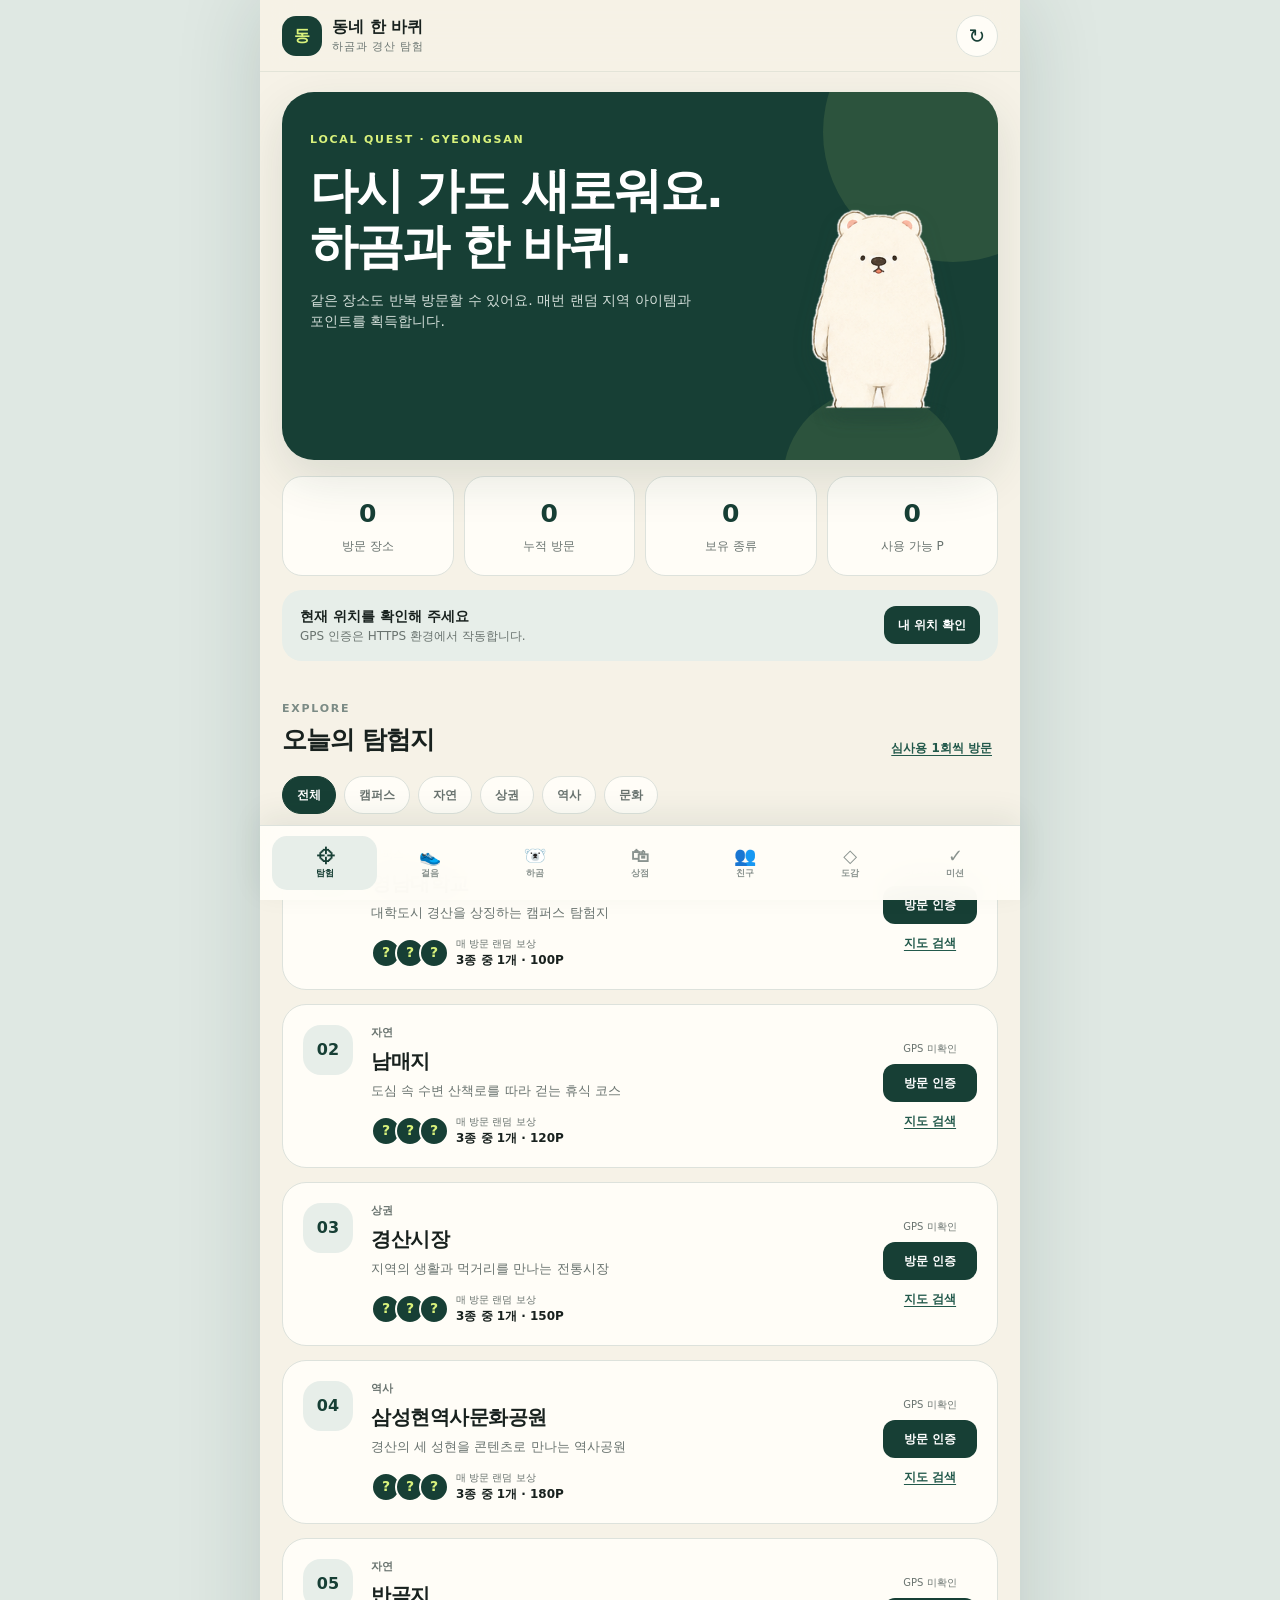
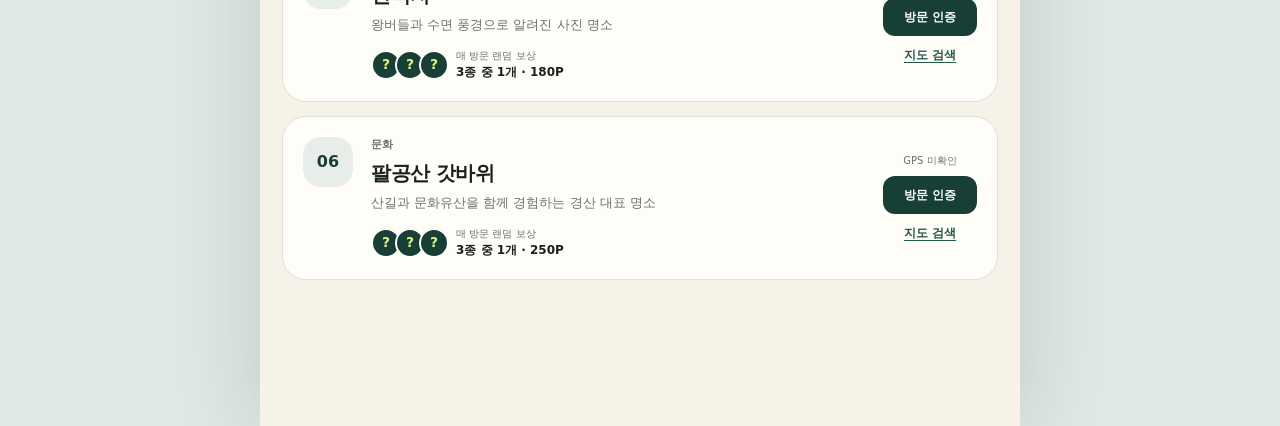
==== commit e7a81fcd: "Add files via upload" ====
--- a/index.html
+++ b/index.html
@@ -7,7 +7,7 @@
   <meta name="description" content="경산 랜드마크 탐험, 하곰 꾸미기, 만보기와 친구 걸음 순위를 제공하는 웹앱 MVP" />
   <link rel="icon" href="./assets/favicon.svg" type="image/svg+xml" />
   <link rel="manifest" href="./manifest.webmanifest" />
-  <link rel="stylesheet" href="./styles.css" />
+  <link rel="stylesheet" href="./styles.css?v=13-friend-card-fix" />
   <title>동네 한 바퀴 · 하곰 탐험</title>
 </head>
 <body>
--- a/styles.css
+++ b/styles.css
@@ -162,77 +162,28 @@
 .coupon-card p { margin: 0; font-size: 12px; }
 .coupon-card > strong { padding: 12px; border: 2px dashed currentColor; border-radius: 12px; letter-spacing: .08em; }
 
-.character { position: relative; width: 180px; height: 245px; }
-.character.small { transform: scale(.72); transform-origin: bottom center; }
-.character.large { transform: scale(1.05); }
-.character-shadow { position: absolute; left: 25px; bottom: 3px; width: 130px; height: 22px; border-radius: 50%; background: rgba(30, 61, 52, .22); filter: blur(2px); }
-.character-body { position: absolute; left: 30px; top: 24px; width: 120px; height: 130px; border-radius: 55% 55% 47% 47%; background: #ffd7ad; border: 4px solid var(--ink); z-index: 2; }
-.eye { position: absolute; top: 55px; width: 9px; height: 13px; border-radius: 50%; background: var(--ink); }
-.eye.left { left: 33px; } .eye.right { right: 33px; }
-.mouth { position: absolute; left: 51px; top: 83px; width: 18px; height: 9px; border-bottom: 3px solid var(--ink); border-radius: 0 0 50% 50%; }
-.character-shirt { position: absolute; left: 18px; bottom: 22px; display: grid; place-items: center; width: 144px; height: 105px; border-radius: 45px 45px 28px 28px; background: var(--lime); border: 4px solid var(--ink); z-index: 1; font-weight: 900; color: var(--forest); }
-.equipped-item { position: absolute; z-index: 5; font-size: 48px; filter: drop-shadow(0 3px 0 rgba(255,255,255,.5)); }
-.slot-hat { left: 63px; top: -12px; }
-.slot-hand { right: -12px; bottom: 40px; transform: rotate(-10deg); }
-.slot-neck { right: 12px; top: 110px; font-size: 38px; }
-.slot-chest { left: 65px; bottom: 52px; font-size: 34px; }
-
-.bottom-nav { position: fixed; left: 50%; bottom: 0; z-index: 30; display: grid; grid-template-columns: repeat(4, 1fr); width: min(100%, 760px); transform: translateX(-50%); padding: 10px 12px max(10px, env(safe-area-inset-bottom)); border-top: 1px solid var(--line); background: rgba(255,253,247,.94); backdrop-filter: blur(18px); }
-.nav-item { display: flex; flex-direction: column; align-items: center; gap: 2px; min-height: 54px; border: 0; border-radius: 15px; background: transparent; color: #8a938f; font-size: 10px; font-weight: 800; }
-.nav-item span { font-size: 22px; line-height: 1; }
-.nav-item.active { background: #e7eee9; color: var(--forest); }
-
-.modal { width: min(calc(100% - 32px), 480px); padding: 0; border: 0; border-radius: 28px; background: transparent; }
+
+/* Restored shared components and base responsive rules */
+.modal { width: min(calc(100% - 32px), 480px); max-width: 100%; padding: 0; border: 0; border-radius: 28px; background: transparent; }
 .modal::backdrop { background: rgba(13, 32, 27, .66); backdrop-filter: blur(6px); }
-.modal-card { position: relative; padding: 30px; border-radius: 28px; background: var(--paper); }
+.modal-card { position: relative; width: 100%; max-width: 100%; padding: 30px; border-radius: 28px; background: var(--paper); overflow-wrap: anywhere; }
 .modal-card h2 { margin: 7px 0; font-size: 25px; }
 .modal-card > p { color: var(--muted); }
 .modal-close { position: absolute; right: 18px; top: 16px; width: 38px; height: 38px; border: 0; border-radius: 50%; background: #edf0ed; font-size: 22px; }
 .verify-actions { display: grid; gap: 9px; margin: 22px 0; }
-.code-field { display: block; color: var(--muted); font-size: 12px; font-weight: 700; }
-.code-field > div { display: flex; margin-top: 7px; }
-.code-field input { min-width: 0; flex: 1; height: 46px; padding: 0 13px; border: 1px solid var(--line); border-radius: 13px 0 0 13px; text-transform: uppercase; }
-.code-field button { border: 0; border-radius: 0 13px 13px 0; background: var(--forest); color: white; padding: 0 16px; font-weight: 800; }
+.code-field { display: block; min-width: 0; color: var(--muted); font-size: 12px; font-weight: 700; }
+.code-field > div { display: flex; min-width: 0; margin-top: 7px; }
+.code-field input { min-width: 0; width: 0; flex: 1 1 auto; height: 46px; padding: 0 13px; border: 1px solid var(--line); border-radius: 13px 0 0 13px; text-transform: uppercase; }
+.code-field button { flex: 0 0 auto; border: 0; border-radius: 0 13px 13px 0; background: var(--forest); color: white; padding: 0 16px; font-weight: 800; }
 .form-message { min-height: 20px; margin-bottom: 0; color: #b14d2b !important; font-size: 12px; }
-.toast { position: fixed; left: 50%; bottom: 100px; z-index: 50; max-width: calc(100% - 36px); transform: translate(-50%, 20px); padding: 13px 18px; border-radius: 99px; background: var(--ink); color: white; font-size: 13px; font-weight: 700; opacity: 0; pointer-events: none; transition: .25s; box-shadow: var(--shadow); }
+.form-message.success { color: var(--forest-2) !important; }
+.toast { position: fixed; left: 50%; bottom: 100px; z-index: 50; max-width: calc(100% - 36px); transform: translate(-50%, 20px); padding: 13px 18px; border-radius: 99px; background: var(--ink); color: white; font-size: 13px; font-weight: 700; opacity: 0; pointer-events: none; transition: .25s; box-shadow: var(--shadow); text-align: center; }
 .toast.show { opacity: 1; transform: translate(-50%, 0); }
 
-@media (max-width: 620px) {
-  main { padding-inline: 15px; }
-  .topbar { padding-inline: 16px; }
-  .hero { min-height: 350px; grid-template-columns: 1fr; padding: 28px 23px; }
-  .hero-character { position: absolute !important; right: -8px; bottom: -3px; width: 165px; }
-  .hero p { max-width: 62%; }
-  .location-panel { align-items: flex-start; flex-direction: column; }
-  .location-panel button { width: 100%; }
-  .landmark-card { grid-template-columns: 46px 1fr; }
-  .landmark-number { width: 44px; height: 44px; }
-  .landmark-actions { grid-column: 1 / -1; display: grid; grid-template-columns: 1fr 1fr; }
-  .distance-label { grid-column: 1 / -1; }
-  .character-studio { grid-template-columns: 1fr; }
-  .character-stage { min-height: 300px; }
-  .inventory-grid, .collection-grid { grid-template-columns: repeat(2, 1fr); }
-  .mission-card { grid-template-columns: 42px 1fr; }
-  .mission-card button { grid-column: 1 / -1; }
-  .coupon-card { align-items: flex-start; flex-direction: column; }
-}
-
-@media (prefers-reduced-motion: reduce) {
-  *, *::before, *::after { scroll-behavior: auto !important; animation-duration: .01ms !important; transition-duration: .01ms !important; }
-}
-
-/* White bear character and point shop */
 .shop-hero {
-  display: flex;
-  align-items: center;
-  justify-content: space-between;
-  gap: 20px;
-  margin-top: 26px;
-  padding: 26px;
-  border-radius: 28px;
-  background: var(--forest);
-  color: white;
-  box-shadow: var(--shadow);
+  display: flex; align-items: center; justify-content: space-between; gap: 20px;
+  margin-top: 26px; padding: 26px; border-radius: 28px;
+  background: var(--forest); color: white; box-shadow: var(--shadow);
 }
 .shop-hero h2 { margin: 4px 0 7px; font-size: 27px; }
 .shop-hero p { margin: 0; color: #d0ddd8; font-size: 13px; }
@@ -241,46 +192,57 @@
 .balance-box small, .balance-box strong { display: block; }
 .balance-box small { color: #d0ddd8; font-size: 11px; }
 .balance-box strong { color: var(--lime); font-size: 24px; }
-.shop-grid { display: grid; grid-template-columns: repeat(2, 1fr); gap: 14px; margin-top: 18px; }
-.shop-item { display: grid; grid-template-columns: 76px 1fr; gap: 14px; padding: 18px; border: 1px solid var(--line); border-radius: 23px; background: var(--paper); }
+.shop-grid { display: grid; grid-template-columns: repeat(2, minmax(0, 1fr)); gap: 14px; margin-top: 18px; }
+.shop-item { display: grid; grid-template-columns: 76px minmax(0, 1fr); gap: 14px; min-width: 0; padding: 18px; border: 1px solid var(--line); border-radius: 23px; background: var(--paper); }
 .shop-item.purchased { background: #f2f7ec; border-color: #bad083; }
 .shop-item-art { display: grid; place-items: center; width: 76px; height: 76px; border-radius: 20px; background: #edf2ec; font-size: 42px; }
+.shop-item-copy { min-width: 0; }
 .shop-item-copy span { color: var(--forest-2); font-size: 10px; font-weight: 900; }
-.shop-item-copy h3 { margin: 2px 0 4px; font-size: 17px; }
-.shop-item-copy p { margin: 0; color: var(--muted); font-size: 11px; }
-.shop-item-footer { grid-column: 1 / -1; display: flex; align-items: center; justify-content: space-between; gap: 10px; padding-top: 4px; }
-.shop-item-footer > strong { color: var(--forest); font-size: 18px; }
-.form-message.success { color: var(--forest-2) !important; }
-
-.character { position: relative; width: 180px; height: 245px; }
-.character.small { transform: scale(.72); transform-origin: bottom center; }
-.character.large { transform: scale(1.05); }
-.character-shadow { position: absolute; left: 23px; bottom: 2px; width: 134px; height: 23px; border-radius: 50%; background: rgba(30, 61, 52, .22); filter: blur(2px); }
-.bear-head { position: absolute; left: 29px; top: 30px; z-index: 4; width: 122px; height: 118px; border: 4px solid var(--ink); border-radius: 49% 49% 46% 46%; background: #fffef9; box-shadow: inset -9px -9px 0 #eceeea; }
-.bear-ear { position: absolute; top: 17px; z-index: 3; width: 46px; height: 48px; border: 4px solid var(--ink); border-radius: 50%; background: #fffef9; }
-.bear-ear.left { left: 24px; transform: rotate(-13deg); }
-.bear-ear.right { right: 24px; transform: rotate(13deg); }
-.bear-ear i { position: absolute; inset: 10px; border-radius: 50%; background: #e7c3b8; }
-.bear-body { position: absolute; left: 25px; bottom: 24px; z-index: 2; width: 130px; height: 112px; border: 4px solid var(--ink); border-radius: 48% 48% 34% 34%; background: #fffef9; box-shadow: inset -10px -9px 0 #eceeea; }
-.bear-belly { position: absolute; left: 28px; bottom: 19px; display: grid; place-items: center; width: 67px; height: 58px; border-radius: 50%; background: var(--lime); color: var(--forest); font-size: 13px; font-weight: 900; }
-.bear-arm { position: absolute; top: 139px; z-index: 3; width: 43px; height: 78px; border: 4px solid var(--ink); border-radius: 50%; background: #fffef9; }
-.bear-arm.left { left: 10px; transform: rotate(18deg); }
-.bear-arm.right { right: 10px; transform: rotate(-18deg); }
-.bear-leg { position: absolute; bottom: 9px; z-index: 1; width: 51px; height: 57px; border: 4px solid var(--ink); border-radius: 48%; background: #fffef9; }
-.bear-leg.left { left: 34px; transform: rotate(5deg); }
-.bear-leg.right { right: 34px; transform: rotate(-5deg); }
-.bear-head .eye { position: absolute; top: 42px; width: 9px; height: 13px; border-radius: 50%; background: var(--ink); }
-.bear-head .eye.left { left: 31px; }
-.bear-head .eye.right { right: 31px; }
-.bear-muzzle { position: absolute; left: 36px; top: 59px; width: 48px; height: 39px; border-radius: 50%; background: #f1e8df; }
-.bear-nose { position: absolute; left: 17px; top: 6px; width: 15px; height: 11px; border-radius: 50% 50% 45% 45%; background: var(--ink); }
-.bear-mouth { position: absolute; left: 23px; top: 16px; width: 2px; height: 13px; background: var(--ink); }
-.bear-mouth::after { content: ""; position: absolute; left: -7px; bottom: -2px; width: 16px; height: 8px; border-bottom: 2px solid var(--ink); border-radius: 0 0 50% 50%; }
-.equipped-item { position: absolute; z-index: 7; font-size: 48px; filter: drop-shadow(0 3px 0 rgba(255,255,255,.7)); }
-.slot-hat { left: 62px; top: -13px; }
-.slot-hand { right: -14px; bottom: 38px; transform: rotate(-10deg); }
-.slot-neck { right: 10px; top: 104px; font-size: 39px; }
-.slot-chest { left: 67px; bottom: 54px; font-size: 34px; }
+.shop-item-copy h3 { margin: 2px 0 4px; font-size: 17px; overflow-wrap: anywhere; }
+.shop-item-copy p { margin: 0; color: var(--muted); font-size: 11px; overflow-wrap: anywhere; }
+.shop-item-footer { grid-column: 1 / -1; display: flex; align-items: center; justify-content: space-between; gap: 10px; min-width: 0; padding-top: 4px; }
+.shop-item-footer > strong { color: var(--forest); font-size: 18px; white-space: nowrap; }
+
+@media (prefers-reduced-motion: reduce) {
+  *, *::before, *::after { scroll-behavior: auto !important; animation-duration: .01ms !important; transition-duration: .01ms !important; }
+}
+
+.bottom-nav {
+  position: fixed;
+  left: 50%;
+  bottom: 0;
+  z-index: 30;
+  display: grid;
+  grid-template-columns: repeat(7, minmax(0, 1fr));
+  width: min(100%, 760px);
+  transform: translateX(-50%);
+  padding: 10px 12px max(10px, env(safe-area-inset-bottom));
+  border-top: 1px solid var(--line);
+  background: rgba(255, 253, 247, .96);
+  backdrop-filter: blur(18px);
+  box-shadow: 0 -10px 30px rgba(23, 63, 53, .08);
+}
+.nav-item {
+  display: flex;
+  flex-direction: column;
+  align-items: center;
+  justify-content: center;
+  gap: 3px;
+  min-width: 0;
+  min-height: 54px;
+  padding: 4px 2px;
+  border: 0;
+  border-radius: 15px;
+  background: transparent;
+  color: #8a938f;
+  font-size: 9px;
+  font-weight: 800;
+  line-height: 1.15;
+}
+.nav-item span { font-size: 18px; line-height: 1; }
+.nav-item.active { background: #e7eee9; color: var(--forest); }
+.nav-item:hover { background: #eef2ec; color: var(--forest); }
+
 .bottom-nav { grid-template-columns: repeat(5, 1fr); }
 .nav-item { padding-inline: 2px; }
 .nav-item span { font-size: 20px; }
@@ -299,7 +261,7 @@
 .stats { grid-template-columns: repeat(4, 1fr); }
 .hero-copy { position: relative; z-index: 2; }
 .hero-character { min-height: 260px; }
-.bottom-nav { grid-template-columns: repeat(6, 1fr); }
+.bottom-nav { grid-template-columns: repeat(7, 1fr); }
 .nav-item { min-width: 0; font-size: 9px; }
 .nav-item span { font-size: 18px; }
 
@@ -335,18 +297,26 @@
   background: rgba(30,61,52,.18);
   filter: blur(4px);
 }
-.character .equipped-item { position: absolute; z-index: 6; font-size: 54px; line-height: 1; filter: drop-shadow(0 4px 2px rgba(255,255,255,.85)); }
-.character .slot-hat { left: 50%; top: 2%; transform: translateX(-50%); }
-.character .slot-hand { right: 0; bottom: 16%; transform: rotate(-9deg); }
-.character .slot-neck { left: 54%; top: 38%; transform: translateX(-50%); font-size: 44px; }
-.character .slot-chest { left: 51%; bottom: 24%; transform: translateX(-50%); font-size: 39px; }
-.character .slot-back { left: 9%; bottom: 20%; font-size: 49px; }
-.character.large .equipped-item { font-size: 66px; }
-.character.large .slot-neck { font-size: 54px; }
-.character.large .slot-chest { font-size: 48px; }
-.character.friend-size .equipped-item { font-size: 42px; }
-.character.friend-size .slot-neck { font-size: 34px; }
-.character.friend-size .slot-chest { font-size: 31px; }
+.character .equipped-item {
+  position: absolute;
+  left: var(--item-x);
+  top: var(--item-y);
+  width: var(--item-width);
+  aspect-ratio: 1;
+  transform: translate(-50%, -50%) rotate(var(--item-rotate));
+  transform-origin: center;
+  pointer-events: none;
+  filter: drop-shadow(0 4px 3px rgba(255,255,255,.88)) drop-shadow(0 4px 4px rgba(26,48,39,.16));
+}
+.character .equipped-item.is-front { z-index: 7; }
+.character .equipped-item.is-front.slot-chest { z-index: 6; }
+.character .equipped-item.is-front.slot-neck { z-index: 8; }
+.character .equipped-item.is-front.slot-hat { z-index: 9; }
+.character .equipped-item.is-front.slot-hand { z-index: 10; }
+.character .equipped-item.is-behind { z-index: 2; filter: drop-shadow(0 4px 4px rgba(26,48,39,.16)); }
+.character .hagom-base { z-index: 4; }
+.character .item-icon-wear { width: 100%; height: 100%; }
+.character .item-icon-wear img { width: 100%; height: 100%; object-fit: contain; }
 
 .landmark-card .repeat-chip { display: inline-flex; align-items: center; gap: 5px; color: var(--forest-2); font-size: 10px; font-weight: 900; }
 .reward-pool { display: flex; align-items: center; gap: 7px; margin-top: 11px; }
@@ -473,12 +443,6 @@
 .character.step-size { width: 255px; height: 320px; }
 .character.podium-size { width: 118px; height: 145px; transform: none; }
 .character.rank-size { width: 56px; height: 68px; transform: none; }
-.character.podium-size .equipped-item { font-size: 31px; }
-.character.podium-size .slot-neck { font-size: 26px; }
-.character.podium-size .slot-chest { font-size: 23px; }
-.character.rank-size .equipped-item { font-size: 17px; }
-.character.rank-size .slot-neck { font-size: 14px; }
-.character.rank-size .slot-chest { font-size: 13px; }
 .character.rank-size .character-shadow,
 .character.podium-size .character-shadow { opacity: .5; }
 
@@ -592,3 +556,324 @@
   .bottom-nav { padding-inline: 2px; }
   .nav-item { font-size: 7px; }
 }
+
+
+/* Item artwork system: semantic SVG icons and character-specific placement */
+.item-icon { display: inline-grid; place-items: center; flex: 0 0 auto; }
+.item-icon img { display: block; width: 100%; height: 100%; object-fit: contain; }
+.item-icon-inventory { width: 58px; height: 58px; margin-bottom: 4px; }
+.item-icon-shop { width: 58px; height: 58px; }
+.item-icon-collection { width: 42px; height: 42px; }
+.item-icon-result { width: 82px; height: 82px; }
+.item-icon-friend-list { width: 25px; height: 25px; }
+.item-icon-emoji { font-size: 1.1em; }
+.inventory-item > .item-icon { font-size: 0; }
+.shop-item-art { font-size: 0; }
+.collection-art .item-icon { margin: auto; }
+.result-art { font-size: 0; }
+.result-art .item-icon { margin: auto; }
+.friend-equipped-list { display: flex; flex-wrap: wrap; gap: 8px; }
+.friend-equipped-chip { display: inline-flex; align-items: center; gap: 7px; padding: 7px 10px; border: 1px solid var(--line); border-radius: 999px; background: #f5f7f1; }
+.friend-equipped-chip b { font-size: 11px; }
+
+@media (max-width: 520px) {
+  .item-icon-inventory { width: 50px; height: 50px; }
+  .item-icon-shop { width: 52px; height: 52px; }
+}
+
+
+/* Stable item renderer: prevents broken-image placeholders from distorting cards. */
+.item-icon img { color: transparent; }
+.item-icon img[data-load-error="true"] { display: none; }
+.item-icon.has-fallback::after {
+  content: attr(data-fallback);
+  display: grid;
+  place-items: center;
+  width: 100%;
+  height: 100%;
+  font-size: 34px;
+}
+
+
+/* Mobile layout hardening — prevents horizontal overflow on phones */
+html, body { width: 100%; max-width: 100%; overflow-x: hidden; }
+body { -webkit-text-size-adjust: 100%; }
+img, svg, canvas, video { max-width: 100%; }
+.app-shell, main, .view, section, article, form, label, .hero-copy, .studio-copy, .friend-card-copy, .ranking-copy { min-width: 0; }
+.app-shell { overflow-x: clip; }
+.view { max-width: 100%; }
+.friend-code-card, .friend-add-card, .share-code-row, .inline-field { min-width: 0; max-width: 100%; }
+.friend-code-card p, .friend-add-card p, .studio-copy p, .hero p, .ranking-note { overflow-wrap: anywhere; word-break: keep-all; }
+.inline-field { width: 100%; }
+.inline-field input { width: 0; min-width: 0; flex: 1 1 auto; }
+.inline-field button { flex: 0 0 auto; white-space: nowrap; }
+.share-code-row code { display: block; width: 0; max-width: 100%; flex: 1 1 auto; }
+
+@media (max-width: 760px) {
+  .app-shell { width: 100%; box-shadow: none; }
+  main { width: 100%; }
+  .friend-code-card, .friend-add-card { width: 100%; grid-template-columns: minmax(0, 1fr); }
+  .friend-code-card > *, .friend-add-card > *, .friend-add-card .form-message, .friend-add-card > .text-button { grid-column: 1; min-width: 0; }
+  .friend-code-card label { min-width: 0; }
+  .share-code-row { display: grid; grid-template-columns: minmax(0, 1fr) auto; width: 100%; }
+  .share-code-row code { width: 100%; }
+  .bottom-nav { overflow-x: hidden; grid-template-columns: repeat(7, minmax(0, 1fr)); }
+}
+
+@media (max-width: 620px) {
+  main { padding: 0 14px 36px; }
+  .topbar { min-height: 68px; padding: 10px 14px; }
+  .brand { min-width: 0; }
+  .brand > span:last-child { min-width: 0; }
+  .brand strong { font-size: 17px; white-space: nowrap; }
+  .brand small { font-size: 10px; }
+  .icon-button { flex: 0 0 auto; width: 40px; height: 40px; }
+
+  .hero {
+    grid-template-columns: minmax(0, 1fr);
+    min-height: 0;
+    padding: 26px 20px 18px;
+    border-radius: 26px;
+  }
+  .hero h1 { font-size: clamp(32px, 10vw, 42px); }
+  .hero p { max-width: none; font-size: 13px; }
+  .hero-character {
+    position: relative !important;
+    right: auto !important; bottom: auto !important;
+    width: 100% !important; min-width: 0; min-height: 220px;
+    padding: 0 !important; margin-top: 4px;
+    place-items: end center;
+  }
+  .hero-character .character.small { transform: scale(.72); transform-origin: bottom center; }
+
+  .stats { grid-template-columns: repeat(2, minmax(0, 1fr)); }
+  .stats article { min-width: 0; }
+  .location-panel { align-items: stretch; flex-direction: column; gap: 12px; }
+  .location-panel button { width: 100%; }
+
+  .section-heading { align-items: flex-start; }
+  .section-heading h2 { font-size: 24px; overflow-wrap: anywhere; }
+  .section-heading > span { flex: 0 0 auto; }
+
+  .landmark-card { grid-template-columns: 44px minmax(0, 1fr); gap: 12px; padding: 16px; }
+  .landmark-number { width: 44px; height: 44px; }
+  .landmark-actions { grid-column: 1 / -1; display: grid; grid-template-columns: repeat(2, minmax(0, 1fr)); min-width: 0; }
+  .landmark-actions button { width: 100%; }
+  .distance-label { grid-column: 1 / -1; }
+
+  .character-studio { grid-template-columns: minmax(0, 1fr); gap: 18px; padding: 18px; }
+  .character-stage { min-height: 320px; overflow: hidden; }
+  .character.large { width: min(270px, 86vw); height: 340px; }
+  .studio-copy { text-align: center; }
+  .studio-copy .secondary-button { width: 100%; }
+
+  .inventory-grid, .collection-grid { grid-template-columns: repeat(2, minmax(0, 1fr)); gap: 10px; }
+  .inventory-item, .collection-item { min-width: 0; }
+  .inventory-item strong, .collection-item strong { overflow-wrap: anywhere; }
+
+  .shop-hero { align-items: stretch; flex-direction: column; padding: 21px; }
+  .balance-box { width: 100%; min-width: 0; text-align: left; }
+  .shop-grid { grid-template-columns: minmax(0, 1fr); }
+  .shop-item { grid-template-columns: 68px minmax(0, 1fr); padding: 15px; }
+  .shop-item-art { width: 68px; height: 68px; }
+  .shop-item-footer { flex-wrap: wrap; }
+  .shop-item-footer button { min-width: 112px; }
+
+  .gacha-card { grid-template-columns: 64px minmax(0, 1fr); gap: 14px; padding: 18px; }
+  .mystery-orb { width: 64px; height: 64px; }
+  .gacha-card > button, .gacha-note { grid-column: 1 / -1; }
+  .gacha-card > button { width: 100%; }
+
+  .step-hero-card { grid-template-columns: minmax(0, 1fr); min-height: 0; padding: 23px 18px 18px; }
+  .step-hagom { position: relative; right: auto; bottom: auto; min-height: 250px; margin-top: 8px; }
+  .character.step-size { width: min(220px, 78vw); height: 285px; }
+  .step-status, .step-actions { max-width: none; }
+  .step-actions > * { width: 100%; }
+  .step-goal-row { gap: 8px; }
+  .ranking-card { padding: 20px 14px; }
+  .ranking-heading { align-items: flex-start; }
+  .ranking-heading h3 { font-size: 21px; }
+  .step-podium { gap: 6px; }
+  .podium-member { min-width: 0; min-height: 198px; padding: 12px 4px 14px; }
+  .podium-member.rank-1 { min-height: 220px; }
+  .podium-rank { left: 8px; font-size: 18px; }
+  .podium-member strong { font-size: 10px; }
+  .podium-member > span { font-size: 12px; }
+  .character.podium-size { width: 82px; height: 104px; }
+  .ranking-row { grid-template-columns: 28px 46px minmax(0, 1fr) auto; gap: 7px; padding: 6px 9px 6px 6px; }
+  .ranking-row > span { font-size: 13px; white-space: nowrap; }
+
+  .friend-code-card, .friend-add-card { padding: 18px; border-radius: 22px; overflow: hidden; }
+  .friend-code-card h3, .friend-add-card h3 { font-size: 22px; }
+  .friend-list { grid-template-columns: minmax(0, 1fr); }
+  .friend-card { grid-template-columns: 108px minmax(0, 1fr); min-height: 170px; padding: 12px; }
+  .friend-preview { min-height: 145px; }
+  .friend-card-copy { padding-left: 10px; }
+  .character.friend-size { transform: scale(.68); }
+
+  .mission-card { grid-template-columns: 42px minmax(0, 1fr); }
+  .mission-card button { grid-column: 1 / -1; width: 100%; }
+  .coupon-card { align-items: flex-start; flex-direction: column; }
+
+  .bottom-nav { width: 100%; padding: 8px 4px max(8px, env(safe-area-inset-bottom)); }
+  .nav-item { min-height: 52px; padding: 3px 0; border-radius: 12px; font-size: 8px; }
+  .nav-item span { font-size: 17px; }
+}
+
+@media (max-width: 420px) {
+  main { padding-inline: 11px; }
+  .topbar { padding-inline: 11px; }
+  .brand-mark { width: 38px; height: 38px; }
+  .brand strong { font-size: 16px; }
+  .hero { margin-top: 14px; padding-inline: 17px; }
+  .hero h1 { font-size: 31px; }
+  .hero-character { min-height: 205px; }
+  .hero-character .character.small { transform: scale(.66); }
+  .stats { gap: 8px; }
+  .stats article { padding: 15px 7px; }
+  .stats strong { font-size: 22px; }
+  .section-heading h2 { font-size: 22px; }
+  .character-stage { min-height: 300px; }
+  .character.large { width: min(250px, 88vw); height: 318px; }
+  .inline-field button { padding-inline: 14px; }
+  .share-code-row { grid-template-columns: minmax(0, 1fr); }
+  .share-code-row button { width: 100%; }
+  .friend-card { grid-template-columns: 96px minmax(0, 1fr); }
+  .friend-preview { min-height: 132px; }
+  .step-main-number { font-size: 44px; }
+  .step-podium { gap: 4px; }
+  .character.podium-size { width: 72px; height: 92px; }
+  .podium-member { min-height: 184px; }
+  .podium-member.rank-1 { min-height: 204px; }
+  .bottom-nav { grid-template-columns: repeat(7, minmax(0, 1fr)); }
+  .nav-item { font-size: 7px; }
+  .nav-item span { font-size: 16px; }
+}
+
+/* Hagom v13 — mobile friend-card containment and typography fix */
+.friend-card {
+  color: var(--ink);
+}
+.friend-card-copy {
+  position: relative;
+  z-index: 2;
+  min-width: 0;
+}
+.friend-card-copy h3 {
+  color: var(--ink);
+  overflow-wrap: anywhere;
+  word-break: keep-all;
+}
+.friend-preview {
+  position: relative;
+  z-index: 1;
+  min-width: 0;
+  overflow: hidden !important;
+  isolation: isolate;
+}
+.friend-preview .character.friend-size {
+  width: 132px;
+  height: 168px;
+  max-width: 100%;
+  transform: none !important;
+  transform-origin: center bottom;
+}
+.friend-step-chip {
+  max-width: 100%;
+  overflow: hidden;
+  text-overflow: ellipsis;
+  white-space: nowrap;
+}
+
+@media (max-width: 620px) {
+  main {
+    padding-bottom: calc(122px + env(safe-area-inset-bottom));
+  }
+
+  .friend-card {
+    grid-template-columns: 116px minmax(0, 1fr);
+    min-height: 178px;
+    gap: 10px;
+    padding: 11px;
+  }
+  .friend-preview {
+    width: 100%;
+    height: 154px;
+    min-height: 154px;
+    place-items: end center;
+    border-radius: 18px;
+  }
+  .friend-preview .character.friend-size {
+    width: 112px;
+    height: 150px;
+  }
+  .friend-card-copy {
+    padding: 7px 4px 7px 2px;
+  }
+  .friend-card-copy small {
+    font-size: 9px;
+    letter-spacing: .05em;
+  }
+  .friend-card-copy h3 {
+    margin: 4px 0 6px;
+    font-size: 17px;
+    line-height: 1.25;
+  }
+  .friend-step-chip {
+    display: inline-flex;
+    margin-bottom: 7px;
+    padding: 5px 7px;
+    font-size: 9px;
+  }
+  .friend-card-copy p {
+    display: -webkit-box;
+    overflow: hidden;
+    -webkit-box-orient: vertical;
+    -webkit-line-clamp: 2;
+    line-clamp: 2;
+    font-size: 10px;
+    line-height: 1.45;
+  }
+  .friend-card-copy strong {
+    margin-top: 9px;
+    font-size: 10px;
+  }
+}
+
+@media (max-width: 420px) {
+  .friend-card {
+    grid-template-columns: 102px minmax(0, 1fr);
+    min-height: 166px;
+    gap: 8px;
+    padding: 10px;
+  }
+  .friend-preview {
+    height: 142px;
+    min-height: 142px;
+    border-radius: 17px;
+  }
+  .friend-preview .character.friend-size {
+    width: 98px;
+    height: 138px;
+  }
+  .friend-card-copy {
+    padding-left: 0;
+  }
+  .friend-card-copy h3 {
+    font-size: 16px;
+  }
+}
+
+@media (max-width: 350px) {
+  .friend-card {
+    grid-template-columns: 92px minmax(0, 1fr);
+  }
+  .friend-preview {
+    height: 132px;
+    min-height: 132px;
+  }
+  .friend-preview .character.friend-size {
+    width: 88px;
+    height: 128px;
+  }
+}
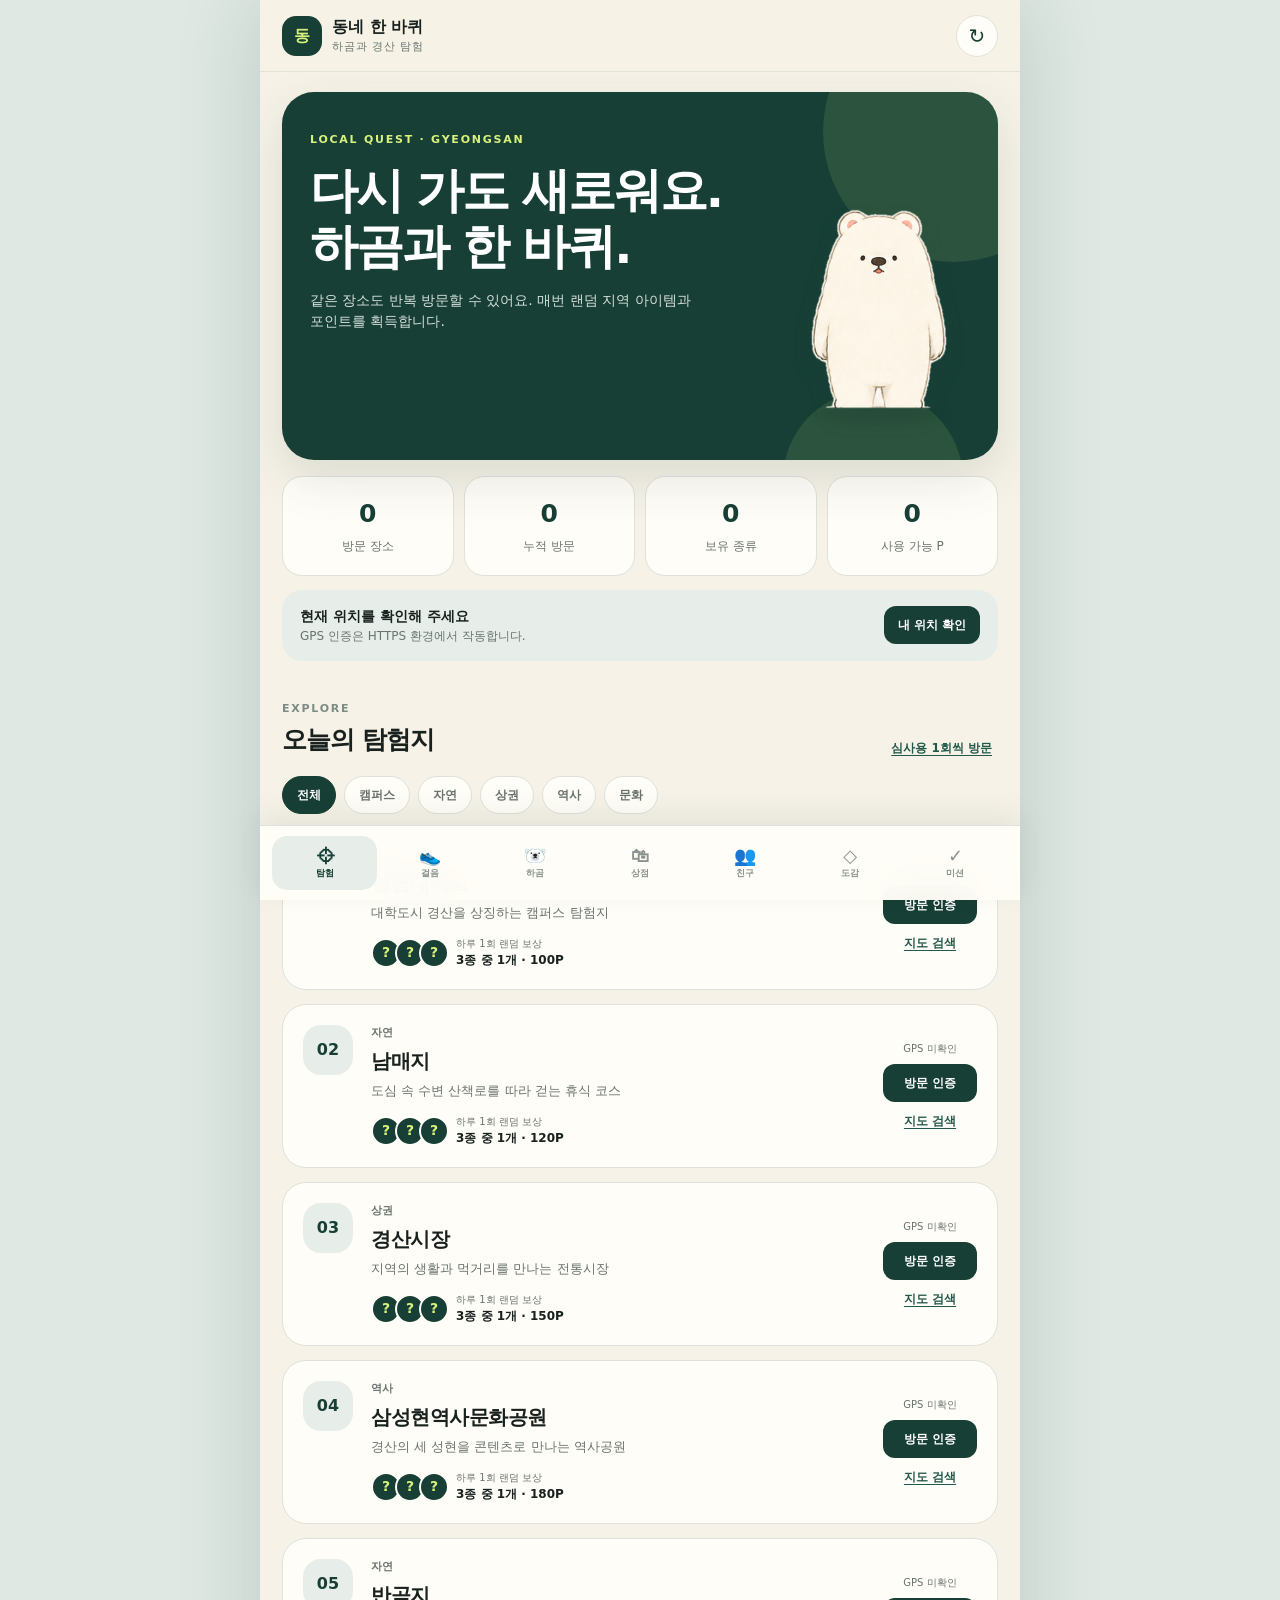
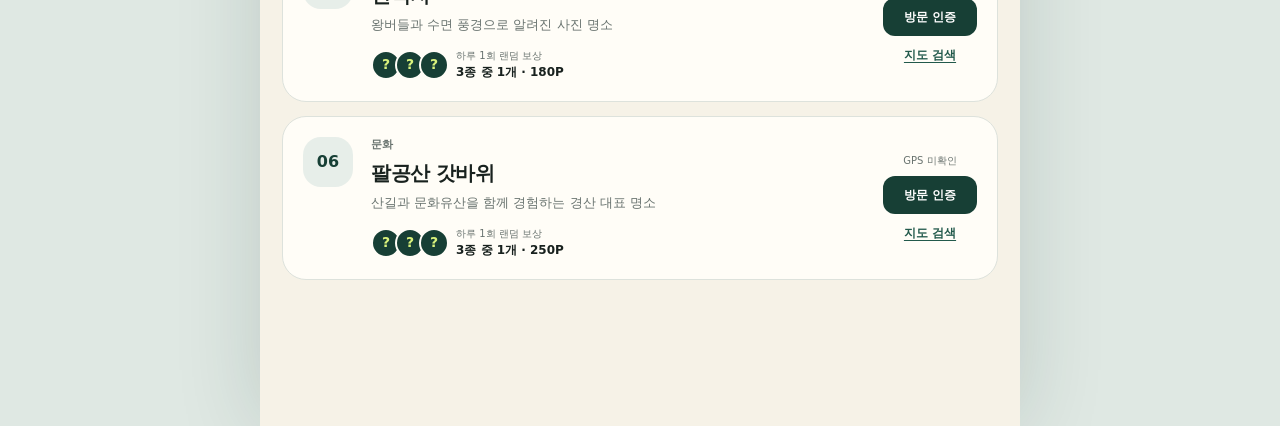
==== commit ce588897: "Add files via upload" ====
--- a/index.html
+++ b/index.html
@@ -7,7 +7,7 @@
   <meta name="description" content="경산 랜드마크 탐험, 하곰 꾸미기, 만보기와 친구 걸음 순위를 제공하는 웹앱 MVP" />
   <link rel="icon" href="./assets/favicon.svg" type="image/svg+xml" />
   <link rel="manifest" href="./manifest.webmanifest" />
-  <link rel="stylesheet" href="./styles.css?v=13-friend-card-fix" />
+  <link rel="stylesheet" href="./styles.css?v=14-daily-visit-limit" />
   <title>동네 한 바퀴 · 하곰 탐험</title>
 </head>
 <body>
--- a/styles.css
+++ b/styles.css
@@ -877,3 +877,8 @@
     height: 128px;
   }
 }
+
+/* v14: 장소별 하루 1회 인증 상태 */
+.landmark-card.today-complete { border-color: #8eaa78; background: #eef5e8; }
+.landmark-meta .today-badge { background: var(--forest); color: #fff; }
+.landmark-card.today-complete [data-verify] { opacity: 1; border-color: #b9c8be; background: #dfe8e2; color: #5f7067; }
